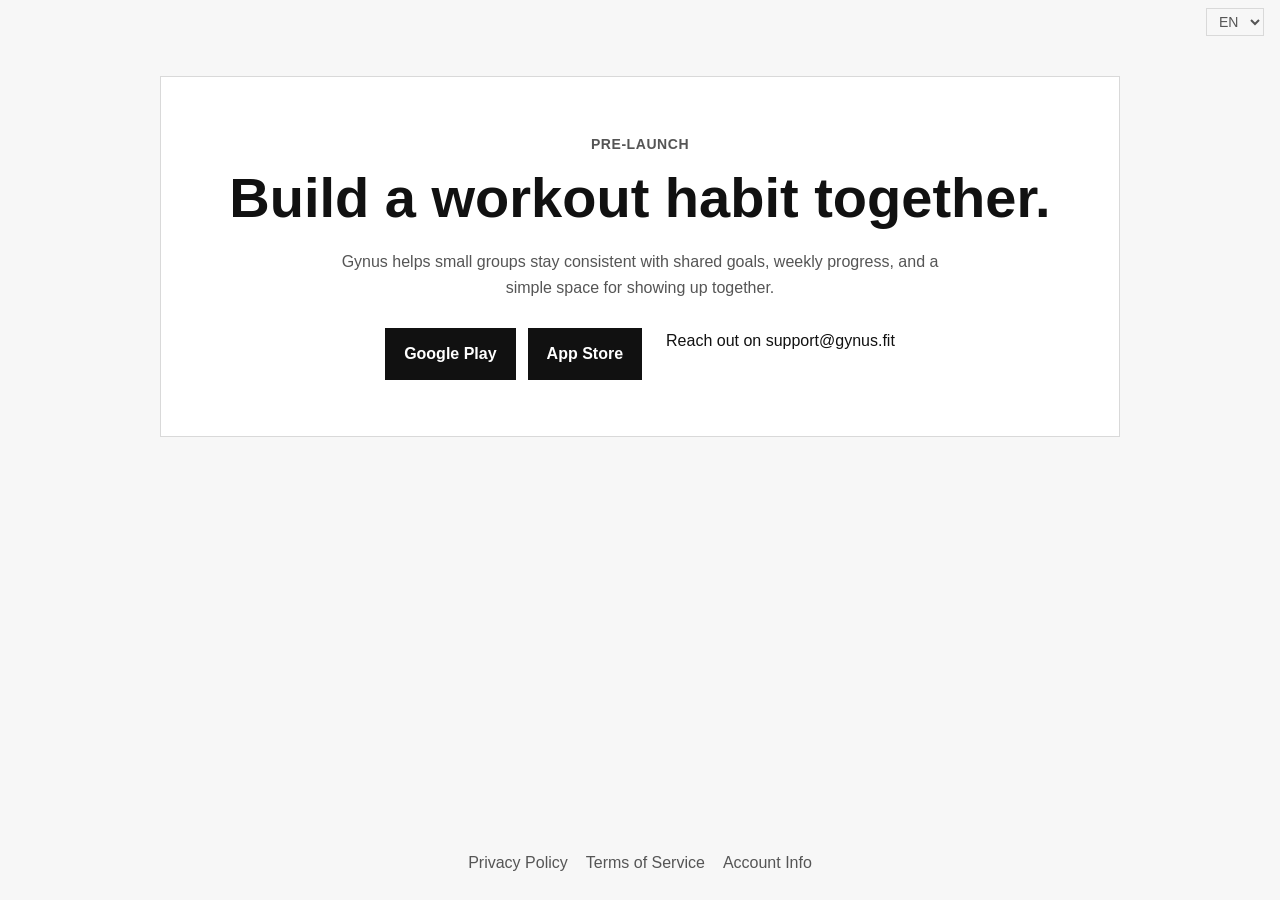
==== index.html @ 386c0a52 "link" ====
<!DOCTYPE html>
<html lang="en">
  <head>
    <meta charset="UTF-8" />
    <meta name="viewport" content="width=device-width, initial-scale=1.0" />
    <title>Gynus | Pre-launch</title>
    <meta
      name="description"
      content="Gynus is a shared workout habit app for groups. The app is launching soon on Google Play and the App Store."
    />
    <link rel="stylesheet" href="./styles.css" />
  </head>
  <body>
    <div class="site">
      <header class="lang-bar">
        <select class="lang-select" id="lang-select" aria-label="Select language">
          <option value="en">EN</option>
          <option value="pt">PT</option>
          <option value="es">ES</option>
        </select>
      </header>

      <main class="page-main">
        <section class="panel hero-panel" aria-labelledby="hero-title">
          <p class="kicker" data-i18n="kicker">Pre-launch</p>
          <h1 id="hero-title" data-i18n="title">Build a workout habit together.</h1>
          <p class="lead" data-i18n="lead">
            Gynus helps small groups stay consistent with shared goals, weekly
            progress, and a simple space for showing up together.
          </p>
          <div class="button-row">
            <a
              class="button button-primary"
              href="https://play.google.com/store/apps/details?id=fit.gynus.app"
              target="_blank"
              rel="noreferrer"
            >
              Google Play
            </a>
            <a
              class="button button-primary"
              href="https://apps.apple.com/es/app/gynus-workout-with-friends/id6764876378"
              target="_blank"
              rel="noreferrer"
            >
              App Store
            </a>
            <br>
            <div data-i18n="support">Reach out on support@gynus.fit</div>
          </div>
        </section>
      </main>

      <footer class="site-footer">
        <nav class="footer-nav" aria-label="Footer">
          <a href="./privacy.html" data-i18n="privacy">Privacy Policy</a>
          <a href="./terms.html" data-i18n="terms">Terms of Service</a>
          <a href="./accountInfo.html" data-i18n="account">Account Info</a>
        </nav>
      </footer>
    </div>

    <script>
      const translations = {
        en: {
          page_title: 'Gynus | Pre-launch',
          meta_desc: 'Gynus is a shared workout habit app for groups. The app is launching soon on Google Play and the App Store.',
          kicker: 'Pre-launch',
          title: 'Build a workout habit together.',
          lead: 'Gynus helps small groups stay consistent with shared goals, weekly progress, and a simple space for showing up together.',
          support: 'Reach out on support@gynus.fit',
          privacy: 'Privacy Policy',
          terms: 'Terms of Service',
          account: 'Account Info',
        },
        pt: {
          page_title: 'Gynus | Pré-lançamento',
          meta_desc: 'Gynus é um app de hábitos de treino compartilhado para grupos. O app será lançado em breve no Google Play e na App Store.',
          kicker: 'Pré-lançamento',
          title: 'Construa um hábito de treino juntos.',
          lead: 'O Gynus ajuda pequenos grupos a se manterem consistentes com metas compartilhadas, progresso semanal e um espaço simples para aparecer juntos.',
          support: 'Entre em contato pelo support@gynus.fit',
          privacy: 'Política de Privacidade',
          terms: 'Termos de Serviço',
          account: 'Informações da Conta',
        },
        es: {
          page_title: 'Gynus | Próximamente',
          meta_desc: 'Gynus es una app de hábitos de entrenamiento compartido para grupos. La app se lanzará pronto en Google Play y la App Store.',
          kicker: 'Próximamente',
          title: 'Construye un hábito de entrenamiento juntos.',
          lead: 'Gynus ayuda a pequeños grupos a mantenerse constantes con metas compartidas, progreso semanal y un espacio simple para aparecer juntos.',
          support: 'Contáctanos en support@gynus.fit',
          privacy: 'Política de Privacidad',
          terms: 'Términos de Servicio',
          account: 'Información de Cuenta',
        },
      };

      function setLanguage(lang) {
        const t = translations[lang];
        if (!t) return;

        document.documentElement.lang = lang === 'pt' ? 'pt-BR' : lang;
        document.title = t.page_title;
        document.querySelector('meta[name="description"]').content = t.meta_desc;

        document.querySelectorAll('[data-i18n]').forEach(function(el) {
          var key = el.dataset.i18n;
          if (t[key] !== undefined) el.textContent = t[key];
        });

        document.getElementById('lang-select').value = lang;
        localStorage.setItem('lang', lang);
      }

      function detectLanguage() {
        var saved = localStorage.getItem('lang');
        if (saved && translations[saved]) return saved;
        var browser = (navigator.language || '').toLowerCase();
        if (browser.startsWith('pt')) return 'pt';
        if (browser.startsWith('es')) return 'es';
        return 'en';
      }

      document.getElementById('lang-select').addEventListener('change', function(e) {
        setLanguage(e.target.value);
      });

      setLanguage(detectLanguage());
    </script>
  </body>
</html>
---- styles.css ----
:root {
  color-scheme: light;
  --background: #f7f7f7;
  --surface: #ffffff;
  --border: #d9d9d9;
  --text: #111111;
  --muted: #555555;
}

* {
  box-sizing: border-box;
}

html,
body {
  min-height: 100%;
}

body {
  margin: 0;
  background: var(--background);
  color: var(--text);
  font-family: -apple-system, BlinkMacSystemFont, "Segoe UI", sans-serif;
  line-height: 1.6;
}

a {
  color: inherit;
}

.site {
  min-height: 100vh;
  display: flex;
  flex-direction: column;
}

.page-main {
  flex: 1;
  width: min(960px, calc(100% - 32px));
  margin: 0 auto;
  padding: 32px 0 24px;
}

.page-main-narrow {
  width: min(800px, calc(100% - 32px));
}

.panel {
  background: var(--surface);
  border: 1px solid var(--border);
  padding: 32px;
}

.hero-panel {
  text-align: center;
  padding: 56px 32px;
}

.kicker {
  margin: 0 0 12px;
  font-size: 0.875rem;
  font-weight: 600;
  color: var(--muted);
  text-transform: uppercase;
  letter-spacing: 0.04em;
}

h1 {
  margin: 0;
  font-size: clamp(2rem, 6vw, 3.5rem);
  line-height: 1.1;
}

h2 {
  margin: 32px 0 12px;
  font-size: 1.35rem;
  line-height: 1.2;
}

h3 {
  margin: 24px 0 12px;
  font-size: 1.05rem;
  line-height: 1.3;
}

p,
li {
  font-size: 1rem;
}

p {
  margin: 0 0 16px;
}

ul {
  margin: 0 0 16px 20px;
  padding: 0;
}

.lead {
  max-width: 640px;
  margin: 20px auto 0;
  color: var(--muted);
}

.meta {
  color: var(--muted);
}

.button-row {
  display: flex;
  justify-content: center;
  gap: 12px;
  flex-wrap: wrap;
  margin-top: 28px;
}

.button {
  display: inline-block;
  padding: 12px 18px;
  border: 1px solid var(--text);
  text-decoration: none;
  font-weight: 600;
}

.button-primary {
  background: var(--text);
  color: #ffffff;
}

.back-link {
  display: inline-block;
  margin-bottom: 16px;
  text-decoration: none;
  color: var(--muted);
}

.back-link:hover,
.footer-nav a:hover,
.footer-nav a[aria-current="page"] {
  text-decoration: underline;
}

.lang-content {
  display: contents;
}

.lang-content[hidden] {
  display: none;
}

.lang-bar {
  display: flex;
  justify-content: flex-end;
  padding: 8px 16px;
}

.lang-select {
  background: transparent;
  border: 1px solid var(--border);
  color: var(--muted);
  padding: 4px 8px;
  font-size: 0.875rem;
  font-family: inherit;
  cursor: pointer;
}

.lang-select:hover {
  border-color: var(--text);
}

.site-footer {
  padding: 0 16px 24px;
}

.footer-nav {
  display: flex;
  justify-content: center;
  gap: 18px;
  flex-wrap: wrap;
}

.footer-nav a {
  color: var(--muted);
  text-decoration: none;
}

@media (max-width: 640px) {
  .page-main,
  .page-main-narrow {
    width: calc(100% - 24px);
    padding-top: 24px;
  }

  .panel,
  .hero-panel {
    padding: 24px 20px;
  }

  .hero-panel {
    text-align: left;
  }

  .lead {
    margin-left: 0;
    margin-right: 0;
  }

  .button-row {
    justify-content: flex-start;
  }

  .button {
    width: 100%;
    text-align: center;
  }
}
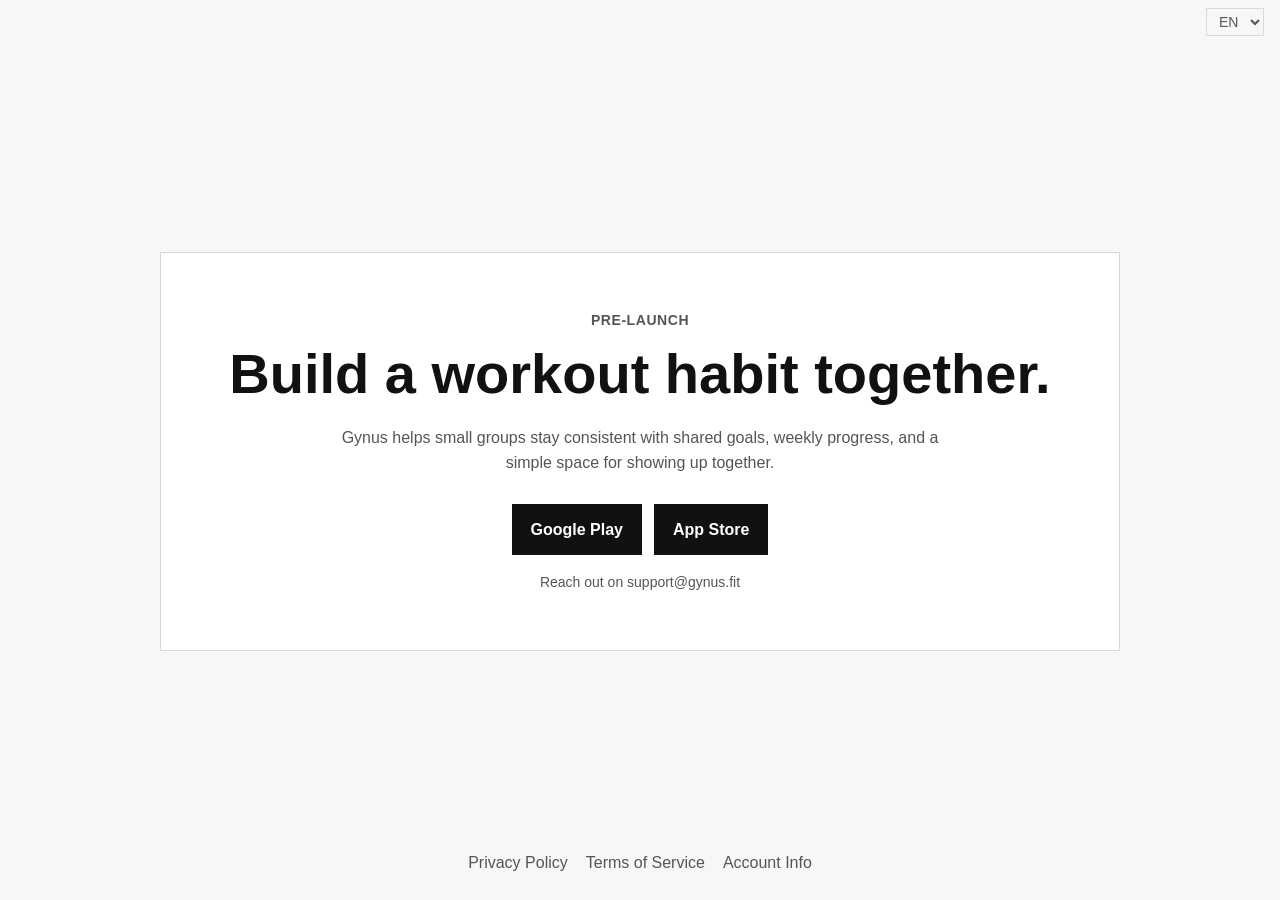
==== commit 48088a9e: "layout" ====
--- a/index.html
+++ b/index.html
@@ -45,9 +45,8 @@
             >
               App Store
             </a>
-            <br>
-            <div data-i18n="support">Reach out on support@gynus.fit</div>
           </div>
+          <a class="support-link" href="mailto:support@gynus.fit" data-i18n="support">Reach out on support@gynus.fit</a>
         </section>
       </main>
 
--- a/styles.css
+++ b/styles.css
@@ -36,6 +36,9 @@
 
 .page-main {
   flex: 1;
+  display: flex;
+  flex-direction: column;
+  justify-content: center;
   width: min(960px, calc(100% - 32px));
   margin: 0 auto;
   padding: 32px 0 24px;
@@ -126,6 +129,19 @@
 .button-primary {
   background: var(--text);
   color: #ffffff;
+}
+
+.support-link {
+  display: block;
+  margin-top: 16px;
+  font-size: 0.875rem;
+  color: var(--muted);
+  text-decoration: none;
+  text-align: center;
+}
+
+.support-link:hover {
+  text-decoration: underline;
 }
 
 .back-link {
@@ -210,6 +226,10 @@
     justify-content: flex-start;
   }
 
+  .support-link {
+    text-align: left;
+  }
+
   .button {
     width: 100%;
     text-align: center;
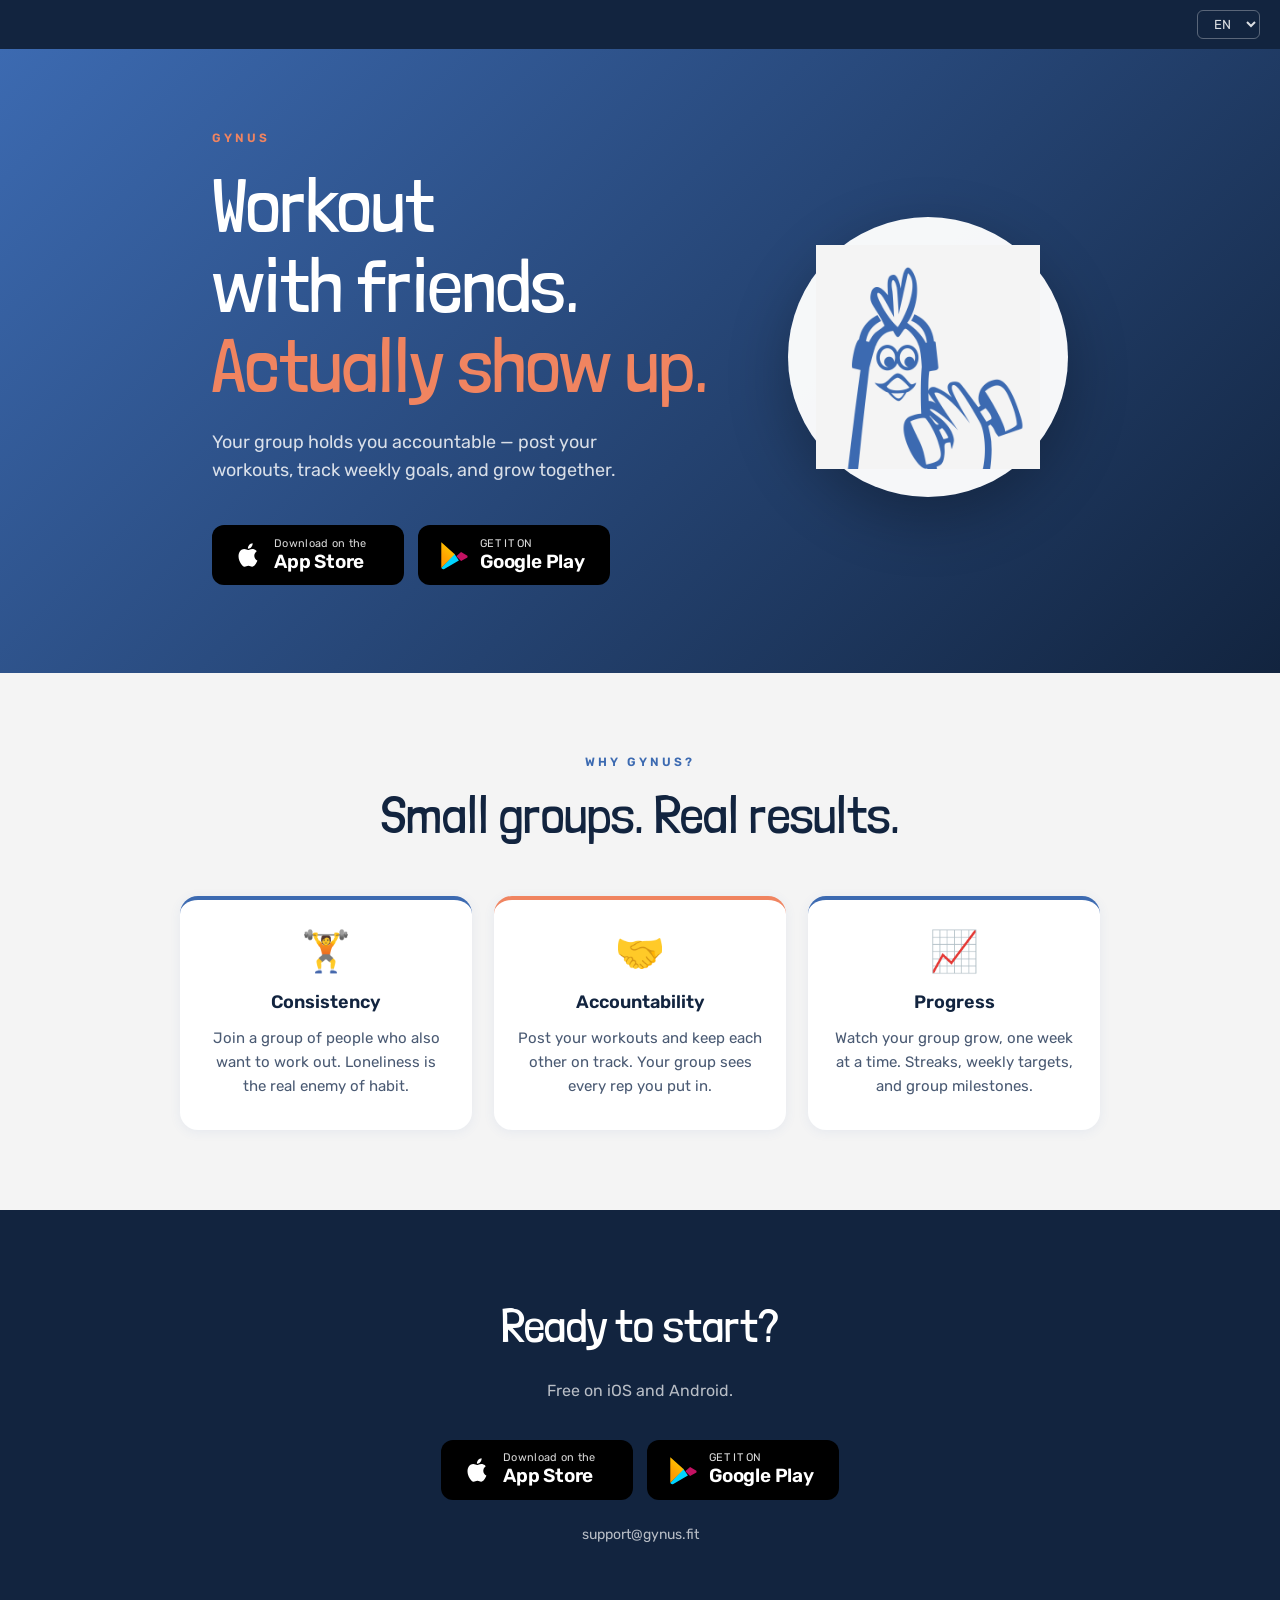
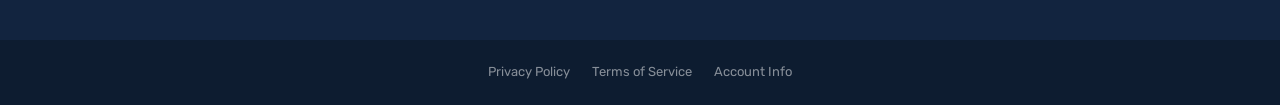
==== commit bbf17464: "Redesign landing page Add full hero with gradient background and mascot, features section with 3 val" ====
--- a/index.html
+++ b/index.html
@@ -3,10 +3,17 @@
   <head>
     <meta charset="UTF-8" />
     <meta name="viewport" content="width=device-width, initial-scale=1.0" />
-    <title>Gynus | Pre-launch</title>
+    <title>Gynus | Workout with friends.</title>
     <meta
       name="description"
-      content="Gynus is a shared workout habit app for groups. The app is launching soon on Google Play and the App Store."
+      content="Gynus is a group workout habit app. Your group holds you accountable — post your workouts, track weekly goals, and grow together."
+    />
+    <link rel="icon" type="image/png" href="./mascot.png" />
+    <link rel="preconnect" href="https://fonts.googleapis.com" />
+    <link rel="preconnect" href="https://fonts.gstatic.com" crossorigin />
+    <link
+      href="https://fonts.googleapis.com/css2?family=Londrina+Solid:wght@300;400&family=Rubik:wght@400;500;600;700&display=swap"
+      rel="stylesheet"
     />
     <link rel="stylesheet" href="./styles.css" />
   </head>
@@ -20,33 +27,167 @@
         </select>
       </header>
 
-      <main class="page-main">
-        <section class="panel hero-panel" aria-labelledby="hero-title">
-          <p class="kicker" data-i18n="kicker">Pre-launch</p>
-          <h1 id="hero-title" data-i18n="title">Build a workout habit together.</h1>
-          <p class="lead" data-i18n="lead">
-            Gynus helps small groups stay consistent with shared goals, weekly
-            progress, and a simple space for showing up together.
-          </p>
-          <div class="button-row">
+      <main class="home-main">
+        <section class="hero" aria-labelledby="hero-title">
+          <div class="hero-content">
+            <p class="hero-eyebrow" data-i18n="kicker">Gynus</p>
+            <h1 class="hero-title" id="hero-title">
+              <span data-i18n="titleLine1">Workout</span><br />
+              <span data-i18n="titleLine2">with friends.</span><br />
+              <span class="hero-title-accent" data-i18n="titleLine3">Actually show up.</span>
+            </h1>
+            <p class="hero-subtitle" data-i18n="lead">
+              Your group holds you accountable — post your workouts, track weekly goals, and grow together.
+            </p>
+            <div class="store-buttons">
+              <a
+                class="store-badge"
+                href="https://apps.apple.com/es/app/gynus-workout-with-friends/id6764876378"
+                target="_blank"
+                rel="noreferrer"
+                aria-label="Download on the App Store"
+              >
+                <svg width="28" height="34" viewBox="0 0 24 24" fill="white" aria-hidden="true">
+                  <path d="M18.71 19.5c-.83 1.24-1.71 2.45-3.05 2.47-1.34.03-1.77-.79-3.29-.79-1.53 0-2 .77-3.27.82-1.31.05-2.3-1.32-3.14-2.53C4.25 17 2.94 12.45 4.7 9.39c.87-1.52 2.43-2.48 4.12-2.51 1.28-.02 2.5.87 3.29.87.78 0 2.26-1.07 3.8-.91.65.03 2.47.26 3.64 1.98-.09.06-2.17 1.28-2.15 3.81.03 3.02 2.65 4.03 2.68 4.04-.03.07-.42 1.44-1.38 2.83M13 3.5c.73-.83 1.94-1.46 2.94-1.5.13 1.17-.34 2.35-1.04 3.19-.69.85-1.83 1.51-2.95 1.42-.15-1.15.41-2.35 1.05-3.11z" />
+                </svg>
+                <span class="store-badge-text">
+                  <span class="store-badge-sub" data-i18n="appStoreSub">Download on the</span>
+                  <span class="store-badge-name">App Store</span>
+                </span>
+              </a>
+              <a
+                class="store-badge"
+                href="https://play.google.com/store/apps/details?id=fit.gynus.app"
+                target="_blank"
+                rel="noreferrer"
+                aria-label="Get it on Google Play"
+              >
+                <svg width="28" height="34" viewBox="0 0 512 512" aria-hidden="true">
+                  <defs>
+                    <linearGradient id="gp-red" x1="119.81" y1="488.94" x2="277.55" y2="331.2" gradientUnits="userSpaceOnUse">
+                      <stop offset="0" stop-color="#ff3a44" />
+                      <stop offset="1" stop-color="#c31162" />
+                    </linearGradient>
+                    <linearGradient id="gp-blue" x1="135.84" y1="-3.18" x2="338.78" y2="199.76" gradientUnits="userSpaceOnUse">
+                      <stop offset="0" stop-color="#00a0ff" />
+                      <stop offset=".26" stop-color="#00a1ff" />
+                      <stop offset=".51" stop-color="#00beff" />
+                      <stop offset=".76" stop-color="#00d2ff" />
+                      <stop offset="1" stop-color="#00d4ff" />
+                    </linearGradient>
+                    <linearGradient id="gp-yellow" x1="421.84" y1="173.65" x2="148.4" y2="447.09" gradientUnits="userSpaceOnUse">
+                      <stop offset="0" stop-color="#ffe000" />
+                      <stop offset=".41" stop-color="#ffbd00" />
+                      <stop offset=".78" stop-color="orange" />
+                      <stop offset="1" stop-color="#ff9c00" />
+                    </linearGradient>
+                  </defs>
+                  <path fill="url(#gp-blue)" d="M261.36 234.6L24.51 487.21l.06.21A36.84 36.84 0 0 0 78.74 510l266.66-153.84-84.04-121.56z" />
+                  <path fill="url(#gp-red)" d="M501 268.41l-.16-.11-115.27-66.79-86.93 77.39 87.24 87.21 114.81-66.21A36.81 36.81 0 0 0 501 268.41z" />
+                  <path fill="url(#gp-yellow)" d="M24.57 24.79A36.06 36.06 0 0 0 23.5 34.32v443.4a35.94 35.94 0 0 0 1.07 9.5L269.49 242.86z" />
+                </svg>
+                <span class="store-badge-text">
+                  <span class="store-badge-sub" data-i18n="playStoreSub">GET IT ON</span>
+                  <span class="store-badge-name">Google Play</span>
+                </span>
+              </a>
+            </div>
+          </div>
+
+          <div class="hero-mascot">
+            <img src="./mascot.png" alt="Gynus" data-i18n-alt="mascotAlt" />
+          </div>
+        </section>
+
+        <section class="features" aria-labelledby="features-title">
+          <p class="features-eyebrow" data-i18n="featuresEyebrow">Why Gynus?</p>
+          <h2 class="features-title" id="features-title" data-i18n="featuresTitle">
+            Small groups. Real results.
+          </h2>
+          <div class="cards-row">
+            <div class="feat-card">
+              <span class="feat-icon" aria-hidden="true">🏋️</span>
+              <p class="feat-title" data-i18n="feat1Title">Consistency</p>
+              <p class="feat-body" data-i18n="feat1Body">
+                Join a group of people who also want to work out. Loneliness is the real enemy of habit.
+              </p>
+            </div>
+            <div class="feat-card">
+              <span class="feat-icon" aria-hidden="true">🤝</span>
+              <p class="feat-title" data-i18n="feat2Title">Accountability</p>
+              <p class="feat-body" data-i18n="feat2Body">
+                Post your workouts and keep each other on track. Your group sees every rep you put in.
+              </p>
+            </div>
+            <div class="feat-card">
+              <span class="feat-icon" aria-hidden="true">📈</span>
+              <p class="feat-title" data-i18n="feat3Title">Progress</p>
+              <p class="feat-body" data-i18n="feat3Body">
+                Watch your group grow, one week at a time. Streaks, weekly targets, and group milestones.
+              </p>
+            </div>
+          </div>
+        </section>
+
+        <section class="cta" aria-labelledby="cta-title">
+          <h2 class="cta-title" id="cta-title" data-i18n="ctaTitle">Ready to start?</h2>
+          <p class="cta-sub" data-i18n="ctaSub">Free on iOS and Android.</p>
+          <div class="store-buttons">
             <a
-              class="button button-primary"
+              class="store-badge"
+              href="https://apps.apple.com/es/app/gynus-workout-with-friends/id6764876378"
+              target="_blank"
+              rel="noreferrer"
+              aria-label="Download on the App Store"
+            >
+              <svg width="28" height="34" viewBox="0 0 24 24" fill="white" aria-hidden="true">
+                <path d="M18.71 19.5c-.83 1.24-1.71 2.45-3.05 2.47-1.34.03-1.77-.79-3.29-.79-1.53 0-2 .77-3.27.82-1.31.05-2.3-1.32-3.14-2.53C4.25 17 2.94 12.45 4.7 9.39c.87-1.52 2.43-2.48 4.12-2.51 1.28-.02 2.5.87 3.29.87.78 0 2.26-1.07 3.8-.91.65.03 2.47.26 3.64 1.98-.09.06-2.17 1.28-2.15 3.81.03 3.02 2.65 4.03 2.68 4.04-.03.07-.42 1.44-1.38 2.83M13 3.5c.73-.83 1.94-1.46 2.94-1.5.13 1.17-.34 2.35-1.04 3.19-.69.85-1.83 1.51-2.95 1.42-.15-1.15.41-2.35 1.05-3.11z" />
+              </svg>
+              <span class="store-badge-text">
+                <span class="store-badge-sub" data-i18n="appStoreSub">Download on the</span>
+                <span class="store-badge-name">App Store</span>
+              </span>
+            </a>
+            <a
+              class="store-badge"
               href="https://play.google.com/store/apps/details?id=fit.gynus.app"
               target="_blank"
               rel="noreferrer"
+              aria-label="Get it on Google Play"
             >
-              Google Play
-            </a>
-            <a
-              class="button button-primary"
-              href="https://apps.apple.com/es/app/gynus-workout-with-friends/id6764876378"
-              target="_blank"
-              rel="noreferrer"
-            >
-              App Store
+              <svg width="28" height="34" viewBox="0 0 512 512" aria-hidden="true">
+                <defs>
+                  <linearGradient id="gp-red-2" x1="119.81" y1="488.94" x2="277.55" y2="331.2" gradientUnits="userSpaceOnUse">
+                    <stop offset="0" stop-color="#ff3a44" />
+                    <stop offset="1" stop-color="#c31162" />
+                  </linearGradient>
+                  <linearGradient id="gp-blue-2" x1="135.84" y1="-3.18" x2="338.78" y2="199.76" gradientUnits="userSpaceOnUse">
+                    <stop offset="0" stop-color="#00a0ff" />
+                    <stop offset=".26" stop-color="#00a1ff" />
+                    <stop offset=".51" stop-color="#00beff" />
+                    <stop offset=".76" stop-color="#00d2ff" />
+                    <stop offset="1" stop-color="#00d4ff" />
+                  </linearGradient>
+                  <linearGradient id="gp-yellow-2" x1="421.84" y1="173.65" x2="148.4" y2="447.09" gradientUnits="userSpaceOnUse">
+                    <stop offset="0" stop-color="#ffe000" />
+                    <stop offset=".41" stop-color="#ffbd00" />
+                    <stop offset=".78" stop-color="orange" />
+                    <stop offset="1" stop-color="#ff9c00" />
+                  </linearGradient>
+                </defs>
+                <path fill="url(#gp-blue-2)" d="M261.36 234.6L24.51 487.21l.06.21A36.84 36.84 0 0 0 78.74 510l266.66-153.84-84.04-121.56z" />
+                <path fill="url(#gp-red-2)" d="M501 268.41l-.16-.11-115.27-66.79-86.93 77.39 87.24 87.21 114.81-66.21A36.81 36.81 0 0 0 501 268.41z" />
+                <path fill="url(#gp-yellow-2)" d="M24.57 24.79A36.06 36.06 0 0 0 23.5 34.32v443.4a35.94 35.94 0 0 0 1.07 9.5L269.49 242.86z" />
+              </svg>
+              <span class="store-badge-text">
+                <span class="store-badge-sub" data-i18n="playStoreSub">GET IT ON</span>
+                <span class="store-badge-name">Google Play</span>
+              </span>
             </a>
           </div>
-          <a class="support-link" href="mailto:support@gynus.fit" data-i18n="support">Reach out on support@gynus.fit</a>
+          <p class="support">
+            <a href="mailto:support@gynus.fit" data-i18n="support">support@gynus.fit</a>
+          </p>
         </section>
       </main>
 
@@ -62,34 +203,79 @@
     <script>
       const translations = {
         en: {
-          page_title: 'Gynus | Pre-launch',
-          meta_desc: 'Gynus is a shared workout habit app for groups. The app is launching soon on Google Play and the App Store.',
-          kicker: 'Pre-launch',
-          title: 'Build a workout habit together.',
-          lead: 'Gynus helps small groups stay consistent with shared goals, weekly progress, and a simple space for showing up together.',
-          support: 'Reach out on support@gynus.fit',
+          page_title: 'Gynus | Workout with friends.',
+          meta_desc: 'Gynus is a group workout habit app. Your group holds you accountable — post your workouts, track weekly goals, and grow together.',
+          kicker: 'Gynus',
+          titleLine1: 'Workout',
+          titleLine2: 'with friends.',
+          titleLine3: 'Actually show up.',
+          lead: 'Your group holds you accountable — post your workouts, track weekly goals, and grow together.',
+          appStoreSub: 'Download on the',
+          playStoreSub: 'GET IT ON',
+          featuresEyebrow: 'Why Gynus?',
+          featuresTitle: 'Small groups. Real results.',
+          feat1Title: 'Consistency',
+          feat1Body: 'Join a group of people who also want to work out. Loneliness is the real enemy of habit.',
+          feat2Title: 'Accountability',
+          feat2Body: 'Post your workouts and keep each other on track. Your group sees every rep you put in.',
+          feat3Title: 'Progress',
+          feat3Body: 'Watch your group grow, one week at a time. Streaks, weekly targets, and group milestones.',
+          ctaTitle: 'Ready to start?',
+          ctaSub: 'Free on iOS and Android.',
+          support: 'support@gynus.fit',
+          mascotAlt: 'Gynus mascot — a chicken lifting a dumbbell',
           privacy: 'Privacy Policy',
           terms: 'Terms of Service',
           account: 'Account Info',
         },
         pt: {
-          page_title: 'Gynus | Pré-lançamento',
-          meta_desc: 'Gynus é um app de hábitos de treino compartilhado para grupos. O app será lançado em breve no Google Play e na App Store.',
-          kicker: 'Pré-lançamento',
-          title: 'Construa um hábito de treino juntos.',
-          lead: 'O Gynus ajuda pequenos grupos a se manterem consistentes com metas compartilhadas, progresso semanal e um espaço simples para aparecer juntos.',
-          support: 'Entre em contato pelo support@gynus.fit',
+          page_title: 'Gynus | Treine com amigos.',
+          meta_desc: 'Gynus é um app de hábito de treino em grupo. Seu grupo te mantém responsável — poste seus treinos, acompanhe metas semanais e cresçam juntos.',
+          kicker: 'Gynus',
+          titleLine1: 'Treine',
+          titleLine2: 'com amigos.',
+          titleLine3: 'Realmente apareça.',
+          lead: 'Seu grupo te mantém responsável — poste seus treinos, acompanhe metas semanais e cresçam juntos.',
+          appStoreSub: 'Baixar na',
+          playStoreSub: 'DISPONÍVEL NO',
+          featuresEyebrow: 'Por que Gynus?',
+          featuresTitle: 'Pequenos grupos. Resultados reais.',
+          feat1Title: 'Consistência',
+          feat1Body: 'Junte-se a um grupo de pessoas que também querem treinar. A solidão é o verdadeiro inimigo do hábito.',
+          feat2Title: 'Responsabilidade',
+          feat2Body: 'Poste seus treinos e mantenham-se firmes. Seu grupo vê cada série que você faz.',
+          feat3Title: 'Progresso',
+          feat3Body: 'Veja seu grupo crescer, uma semana de cada vez. Sequências, metas semanais e conquistas em grupo.',
+          ctaTitle: 'Pronto para começar?',
+          ctaSub: 'Grátis no iOS e Android.',
+          support: 'support@gynus.fit',
+          mascotAlt: 'Mascote do Gynus — um frango levantando um halter',
           privacy: 'Política de Privacidade',
           terms: 'Termos de Serviço',
           account: 'Informações da Conta',
         },
         es: {
-          page_title: 'Gynus | Próximamente',
-          meta_desc: 'Gynus es una app de hábitos de entrenamiento compartido para grupos. La app se lanzará pronto en Google Play y la App Store.',
-          kicker: 'Próximamente',
-          title: 'Construye un hábito de entrenamiento juntos.',
-          lead: 'Gynus ayuda a pequeños grupos a mantenerse constantes con metas compartidas, progreso semanal y un espacio simple para aparecer juntos.',
-          support: 'Contáctanos en support@gynus.fit',
+          page_title: 'Gynus | Entrena con amigos.',
+          meta_desc: 'Gynus es una app de hábito de entrenamiento en grupo. Tu grupo te hace responsable — publica tus entrenamientos, sigue metas semanales y crezcan juntos.',
+          kicker: 'Gynus',
+          titleLine1: 'Entrena',
+          titleLine2: 'con amigos.',
+          titleLine3: 'Realmente preséntate.',
+          lead: 'Tu grupo te hace responsable — publica tus entrenamientos, sigue metas semanales y crezcan juntos.',
+          appStoreSub: 'Descargar en',
+          playStoreSub: 'DISPONIBLE EN',
+          featuresEyebrow: '¿Por qué Gynus?',
+          featuresTitle: 'Grupos pequeños. Resultados reales.',
+          feat1Title: 'Constancia',
+          feat1Body: 'Únete a un grupo de personas que también quieren entrenar. La soledad es el verdadero enemigo del hábito.',
+          feat2Title: 'Responsabilidad',
+          feat2Body: 'Publica tus entrenamientos y manténganse firmes. Tu grupo ve cada repetición que haces.',
+          feat3Title: 'Progreso',
+          feat3Body: 'Mira a tu grupo crecer, una semana a la vez. Rachas, metas semanales y logros de grupo.',
+          ctaTitle: '¿Listo para empezar?',
+          ctaSub: 'Gratis en iOS y Android.',
+          support: 'support@gynus.fit',
+          mascotAlt: 'Mascota de Gynus — un pollo levantando una mancuerna',
           privacy: 'Política de Privacidad',
           terms: 'Términos de Servicio',
           account: 'Información de Cuenta',
@@ -102,27 +288,37 @@
 
         document.documentElement.lang = lang === 'pt' ? 'pt-BR' : lang;
         document.title = t.page_title;
-        document.querySelector('meta[name="description"]').content = t.meta_desc;
-
-        document.querySelectorAll('[data-i18n]').forEach(function(el) {
-          var key = el.dataset.i18n;
+        const metaDesc = document.querySelector('meta[name="description"]');
+        if (metaDesc) metaDesc.content = t.meta_desc;
+
+        document.querySelectorAll('[data-i18n]').forEach(function (el) {
+          const key = el.dataset.i18n;
           if (t[key] !== undefined) el.textContent = t[key];
         });
 
+        document.querySelectorAll('[data-i18n-alt]').forEach(function (el) {
+          const key = el.dataset.i18nAlt;
+          if (t[key] !== undefined) el.alt = t[key];
+        });
+
         document.getElementById('lang-select').value = lang;
-        localStorage.setItem('lang', lang);
+        try {
+          localStorage.setItem('lang', lang);
+        } catch (e) {}
       }
 
       function detectLanguage() {
-        var saved = localStorage.getItem('lang');
-        if (saved && translations[saved]) return saved;
-        var browser = (navigator.language || '').toLowerCase();
+        try {
+          const saved = localStorage.getItem('lang');
+          if (saved && translations[saved]) return saved;
+        } catch (e) {}
+        const browser = (navigator.language || '').toLowerCase();
         if (browser.startsWith('pt')) return 'pt';
         if (browser.startsWith('es')) return 'es';
         return 'en';
       }
 
-      document.getElementById('lang-select').addEventListener('change', function(e) {
+      document.getElementById('lang-select').addEventListener('change', function (e) {
         setLanguage(e.target.value);
       });
 
--- a/styles.css
+++ b/styles.css
@@ -1,10 +1,17 @@
 :root {
   color-scheme: light;
-  --background: #f7f7f7;
+  --bg: #f4f4f4;
   --surface: #ffffff;
   --border: #d9d9d9;
-  --text: #111111;
-  --muted: #555555;
+  --text: #12243f;
+  --text-soft: #4a5a73;
+  --muted: #6b7280;
+  --primary: #3c6ab1;
+  --primary-deep: #12243f;
+  --accent: #f08460;
+  --accent-deep: #ee6a3e;
+  --font-body: "Rubik", -apple-system, BlinkMacSystemFont, "Segoe UI", sans-serif;
+  --font-display: "Londrina Solid", -apple-system, BlinkMacSystemFont, sans-serif;
 }
 
 * {
@@ -18,30 +25,325 @@
 
 body {
   margin: 0;
-  background: var(--background);
-  color: var(--text);
-  font-family: -apple-system, BlinkMacSystemFont, "Segoe UI", sans-serif;
+  background: var(--bg);
+  color: var(--text);
+  font-family: var(--font-body);
   line-height: 1.6;
+  -webkit-font-smoothing: antialiased;
+  -moz-osx-font-smoothing: grayscale;
 }
 
 a {
   color: inherit;
 }
 
+img {
+  max-width: 100%;
+  display: block;
+}
+
+/* ─── Shared site primitives ─── */
+
 .site {
   min-height: 100vh;
   display: flex;
   flex-direction: column;
 }
 
+.lang-bar {
+  display: flex;
+  justify-content: flex-end;
+  padding: 10px 20px;
+  background: var(--primary-deep);
+}
+
+.lang-select {
+  background: transparent;
+  border: 1px solid rgba(255, 255, 255, 0.3);
+  color: rgba(255, 255, 255, 0.85);
+  padding: 5px 12px;
+  font-size: 13px;
+  font-family: inherit;
+  border-radius: 6px;
+  cursor: pointer;
+}
+
+.lang-select:hover {
+  border-color: rgba(255, 255, 255, 0.6);
+}
+
+.lang-content {
+  display: contents;
+}
+
+.lang-content[hidden] {
+  display: none;
+}
+
+.site-footer {
+  background: #0d1c30;
+  padding: 22px 24px;
+  text-align: center;
+}
+
+.footer-nav {
+  display: flex;
+  justify-content: center;
+  gap: 22px;
+  flex-wrap: wrap;
+}
+
+.footer-nav a {
+  color: rgba(255, 255, 255, 0.5);
+  text-decoration: none;
+  font-size: 13px;
+}
+
+.footer-nav a:hover,
+.footer-nav a[aria-current="page"] {
+  color: rgba(255, 255, 255, 0.9);
+  text-decoration: underline;
+}
+
+/* ─── Home page (index.html) ─── */
+
+.home-main {
+  flex: 1;
+  display: flex;
+  flex-direction: column;
+}
+
+.hero {
+  background: linear-gradient(135deg, var(--primary) 0%, var(--primary-deep) 100%);
+  padding: 80px 24px 88px;
+  display: flex;
+  align-items: center;
+  justify-content: center;
+  gap: 56px;
+  min-height: 480px;
+}
+
+.hero-content {
+  max-width: 520px;
+  flex: 1;
+}
+
+.hero-eyebrow {
+  font-size: 12px;
+  letter-spacing: 3px;
+  color: var(--accent);
+  text-transform: uppercase;
+  font-weight: 600;
+  margin: 0 0 18px;
+}
+
+.hero-title {
+  font-family: var(--font-display);
+  font-weight: 300;
+  font-size: clamp(48px, 7vw, 76px);
+  line-height: 1.05;
+  color: #ffffff;
+  margin: 0 0 22px;
+}
+
+.hero-title-accent {
+  color: var(--accent);
+}
+
+.hero-subtitle {
+  font-size: 18px;
+  color: rgba(255, 255, 255, 0.82);
+  line-height: 1.6;
+  margin: 0 0 40px;
+  max-width: 440px;
+}
+
+.hero-mascot {
+  flex-shrink: 0;
+  width: 280px;
+  background: rgba(255, 255, 255, 0.96);
+  border-radius: 50%;
+  padding: 28px;
+  box-shadow: 0 20px 60px rgba(0, 0, 0, 0.28);
+  aspect-ratio: 1;
+  display: flex;
+  align-items: center;
+  justify-content: center;
+}
+
+.hero-mascot img {
+  width: 100%;
+  height: 100%;
+  object-fit: contain;
+}
+
+.store-buttons {
+  display: flex;
+  gap: 14px;
+  flex-wrap: wrap;
+  align-items: center;
+}
+
+.store-badge {
+  display: inline-flex;
+  align-items: center;
+  gap: 12px;
+  background: #000;
+  color: #fff;
+  padding: 12px 22px;
+  border-radius: 12px;
+  text-decoration: none;
+  height: 60px;
+  min-width: 192px;
+  transition: transform 0.15s ease, box-shadow 0.15s ease;
+}
+
+.store-badge:hover {
+  transform: translateY(-2px);
+  box-shadow: 0 8px 20px rgba(0, 0, 0, 0.3);
+}
+
+.store-badge svg {
+  flex-shrink: 0;
+}
+
+.store-badge-text {
+  display: flex;
+  flex-direction: column;
+  line-height: 1.1;
+  text-align: left;
+}
+
+.store-badge-sub {
+  font-size: 11px;
+  opacity: 0.85;
+  letter-spacing: 0.3px;
+  margin-bottom: 2px;
+}
+
+.store-badge-name {
+  font-size: 19px;
+  font-weight: 600;
+  letter-spacing: -0.2px;
+}
+
+.features {
+  background: var(--bg);
+  padding: 80px 24px;
+  text-align: center;
+}
+
+.features-eyebrow {
+  font-size: 12px;
+  letter-spacing: 3px;
+  color: var(--primary);
+  text-transform: uppercase;
+  font-weight: 600;
+  margin: 0 0 14px;
+}
+
+.features-title {
+  font-family: var(--font-display);
+  font-weight: 300;
+  font-size: clamp(36px, 5vw, 52px);
+  color: var(--text);
+  margin: 0 0 52px;
+  line-height: 1.1;
+}
+
+.cards-row {
+  display: flex;
+  gap: 22px;
+  justify-content: center;
+  max-width: 920px;
+  margin: 0 auto;
+}
+
+.feat-card {
+  background: var(--surface);
+  border-radius: 18px;
+  padding: 32px 24px;
+  flex: 1;
+  text-align: center;
+  border-top: 4px solid var(--primary);
+  min-width: 0;
+  box-shadow: 0 2px 12px rgba(60, 106, 177, 0.08);
+}
+
+.feat-card:nth-child(2) {
+  border-top-color: var(--accent);
+}
+
+.feat-icon {
+  font-size: 40px;
+  margin-bottom: 16px;
+  display: block;
+  line-height: 1;
+}
+
+.feat-title {
+  font-weight: 600;
+  font-size: 18px;
+  color: var(--text);
+  margin: 0 0 10px;
+}
+
+.feat-body {
+  font-size: 15px;
+  color: var(--text-soft);
+  line-height: 1.6;
+  margin: 0;
+}
+
+.cta {
+  background: var(--primary-deep);
+  padding: 80px 24px;
+  text-align: center;
+}
+
+.cta-title {
+  font-family: var(--font-display);
+  font-weight: 300;
+  font-size: clamp(32px, 4.5vw, 46px);
+  color: #fff;
+  margin: 0 0 14px;
+}
+
+.cta-sub {
+  font-size: 16px;
+  color: rgba(255, 255, 255, 0.7);
+  margin: 0 0 36px;
+}
+
+.cta .store-buttons {
+  justify-content: center;
+}
+
+.support {
+  margin-top: 24px;
+  font-size: 14px;
+  color: rgba(255, 255, 255, 0.5);
+}
+
+.support a {
+  color: rgba(255, 255, 255, 0.7);
+  text-decoration: none;
+}
+
+.support a:hover {
+  color: #fff;
+  text-decoration: underline;
+}
+
+/* ─── Legal pages (privacy.html, terms.html, accountInfo.html) ─── */
+
 .page-main {
   flex: 1;
   display: flex;
   flex-direction: column;
-  justify-content: center;
   width: min(960px, calc(100% - 32px));
   margin: 0 auto;
-  padding: 32px 0 24px;
+  padding: 32px 0 32px;
 }
 
 .page-main-narrow {
@@ -51,187 +353,127 @@
 .panel {
   background: var(--surface);
   border: 1px solid var(--border);
+  border-radius: 12px;
   padding: 32px;
 }
 
-.hero-panel {
-  text-align: center;
-  padding: 56px 32px;
-}
-
-.kicker {
+.legal-panel h1 {
+  font-family: var(--font-display);
+  font-weight: 300;
+  font-size: clamp(2rem, 5vw, 3rem);
+  line-height: 1.1;
   margin: 0 0 12px;
-  font-size: 0.875rem;
-  font-weight: 600;
-  color: var(--muted);
-  text-transform: uppercase;
-  letter-spacing: 0.04em;
-}
-
-h1 {
-  margin: 0;
-  font-size: clamp(2rem, 6vw, 3.5rem);
-  line-height: 1.1;
-}
-
-h2 {
+  color: var(--text);
+}
+
+.legal-panel h2 {
   margin: 32px 0 12px;
   font-size: 1.35rem;
   line-height: 1.2;
-}
-
-h3 {
+  color: var(--text);
+}
+
+.legal-panel h3 {
   margin: 24px 0 12px;
   font-size: 1.05rem;
   line-height: 1.3;
-}
-
-p,
-li {
+  color: var(--text);
+}
+
+.legal-panel p,
+.legal-panel li {
   font-size: 1rem;
 }
 
-p {
+.legal-panel p {
   margin: 0 0 16px;
 }
 
-ul {
+.legal-panel ul {
   margin: 0 0 16px 20px;
   padding: 0;
 }
 
-.lead {
-  max-width: 640px;
-  margin: 20px auto 0;
-  color: var(--muted);
-}
-
 .meta {
   color: var(--muted);
-}
-
-.button-row {
-  display: flex;
-  justify-content: center;
-  gap: 12px;
-  flex-wrap: wrap;
-  margin-top: 28px;
-}
+  margin-top: 0;
+}
+
+.back-link {
+  display: inline-block;
+  margin-bottom: 16px;
+  text-decoration: none;
+  color: var(--primary);
+  font-weight: 500;
+}
+
+.back-link:hover {
+  text-decoration: underline;
+}
+
+/* ─── Buttons used by accountInfo.html ─── */
 
 .button {
   display: inline-block;
   padding: 12px 18px;
   border: 1px solid var(--text);
+  border-radius: 10px;
   text-decoration: none;
   font-weight: 600;
+  margin-top: 8px;
 }
 
 .button-primary {
-  background: var(--text);
-  color: #ffffff;
-}
-
-.support-link {
-  display: block;
-  margin-top: 16px;
-  font-size: 0.875rem;
-  color: var(--muted);
-  text-decoration: none;
-  text-align: center;
-}
-
-.support-link:hover {
-  text-decoration: underline;
-}
-
-.back-link {
-  display: inline-block;
-  margin-bottom: 16px;
-  text-decoration: none;
-  color: var(--muted);
-}
-
-.back-link:hover,
-.footer-nav a:hover,
-.footer-nav a[aria-current="page"] {
-  text-decoration: underline;
-}
-
-.lang-content {
-  display: contents;
-}
-
-.lang-content[hidden] {
-  display: none;
-}
-
-.lang-bar {
-  display: flex;
-  justify-content: flex-end;
-  padding: 8px 16px;
-}
-
-.lang-select {
-  background: transparent;
-  border: 1px solid var(--border);
-  color: var(--muted);
-  padding: 4px 8px;
-  font-size: 0.875rem;
-  font-family: inherit;
-  cursor: pointer;
-}
-
-.lang-select:hover {
-  border-color: var(--text);
-}
-
-.site-footer {
-  padding: 0 16px 24px;
-}
-
-.footer-nav {
-  display: flex;
-  justify-content: center;
-  gap: 18px;
-  flex-wrap: wrap;
-}
-
-.footer-nav a {
-  color: var(--muted);
-  text-decoration: none;
-}
-
-@media (max-width: 640px) {
-  .page-main,
-  .page-main-narrow {
-    width: calc(100% - 24px);
-    padding-top: 24px;
-  }
-
-  .panel,
-  .hero-panel {
-    padding: 24px 20px;
-  }
-
-  .hero-panel {
-    text-align: left;
-  }
-
-  .lead {
-    margin-left: 0;
-    margin-right: 0;
-  }
-
-  .button-row {
-    justify-content: flex-start;
-  }
-
-  .support-link {
-    text-align: left;
-  }
-
-  .button {
+  background: var(--accent-deep);
+  color: #fff;
+  border-color: var(--accent-deep);
+}
+
+.button-primary:hover {
+  background: var(--accent);
+  border-color: var(--accent);
+}
+
+/* ─── Responsive ─── */
+
+@media (max-width: 760px) {
+  .hero {
+    flex-direction: column;
+    text-align: center;
+    padding: 48px 20px 56px;
+    gap: 32px;
+  }
+
+  .hero-subtitle {
+    max-width: 100%;
+    margin-left: auto;
+    margin-right: auto;
+  }
+
+  .store-buttons {
+    justify-content: center;
+  }
+
+  .hero-mascot {
+    width: 200px;
+    order: -1;
+    padding: 22px;
+  }
+
+  .cards-row {
+    flex-direction: column;
+    max-width: 380px;
+  }
+
+  .features,
+  .cta {
+    padding: 56px 20px;
+  }
+}
+
+@media (max-width: 480px) {
+  .store-badge {
     width: 100%;
-    text-align: center;
-  }
-}
+    justify-content: center;
+  }
+}
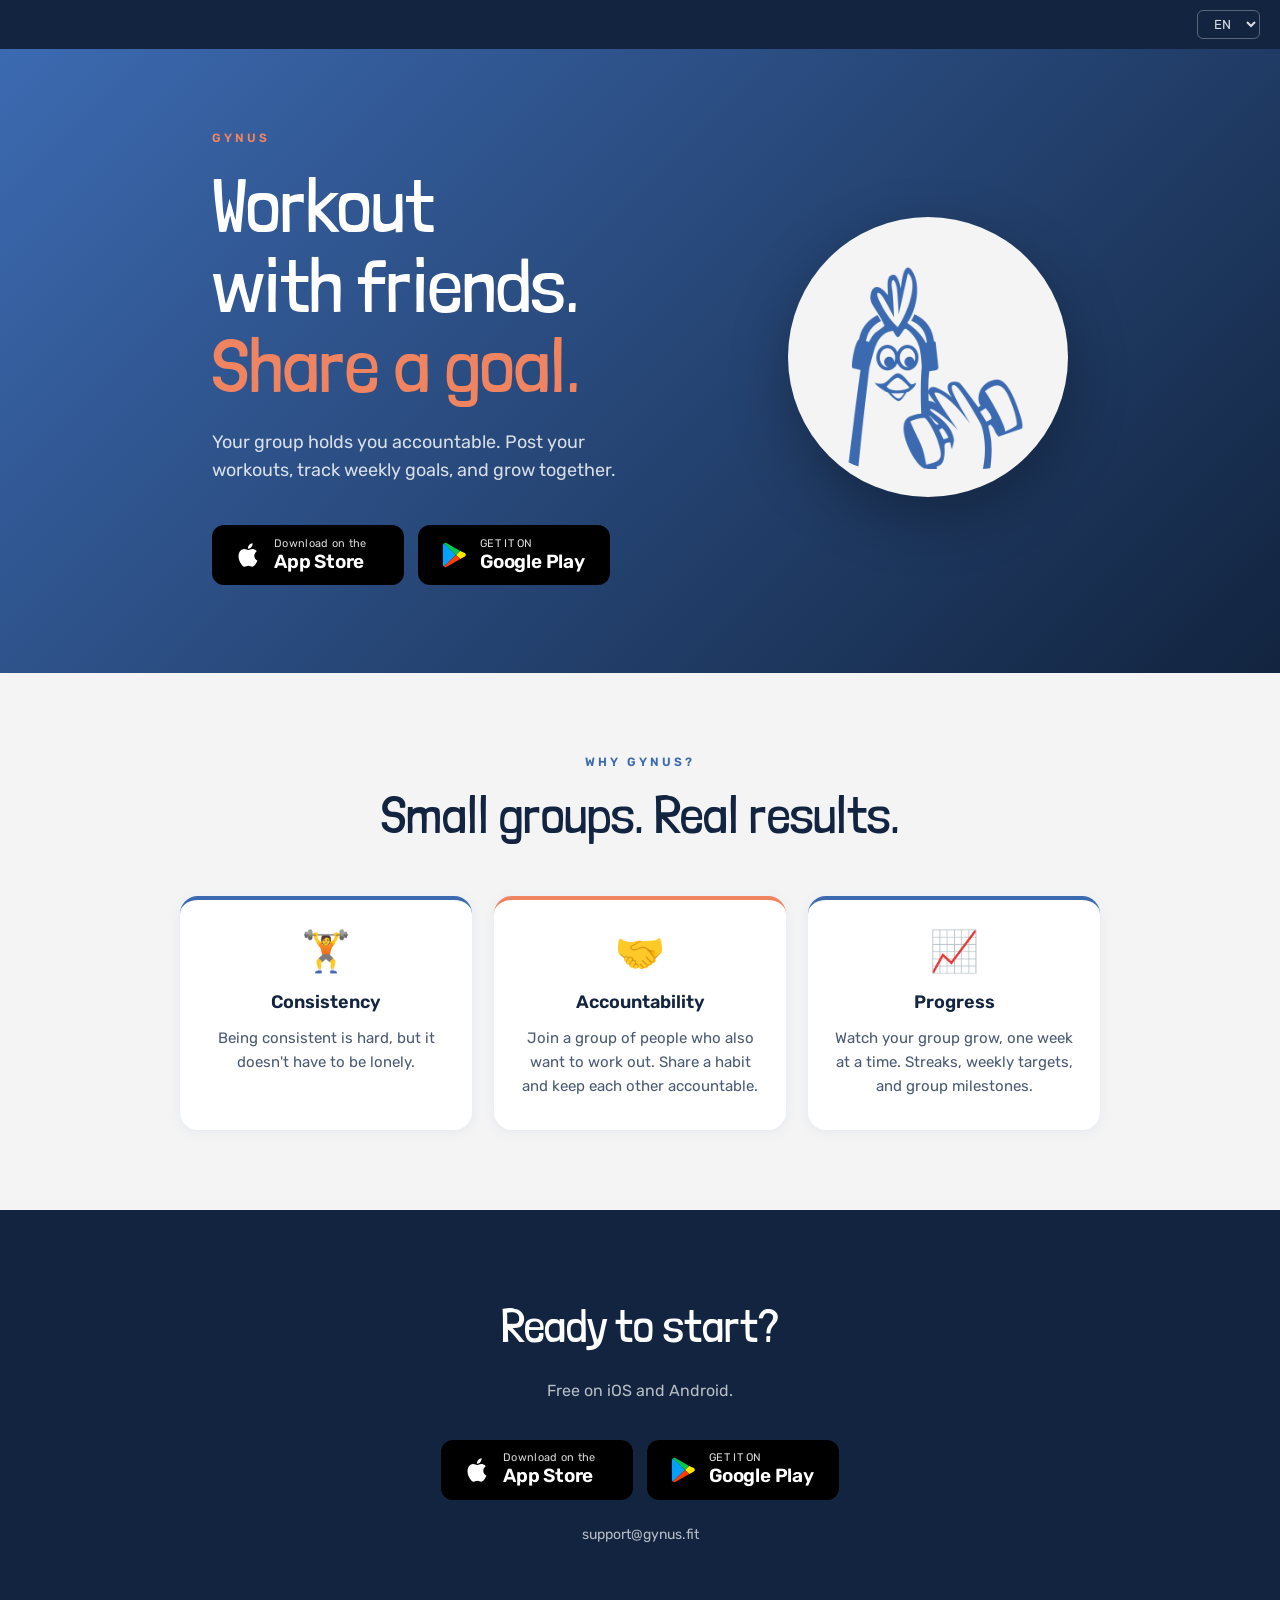
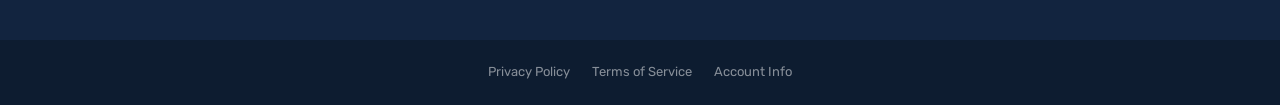
==== commit b1a6d258: "Fixes" ====
--- a/index.html
+++ b/index.html
@@ -3,7 +3,7 @@
   <head>
     <meta charset="UTF-8" />
     <meta name="viewport" content="width=device-width, initial-scale=1.0" />
-    <title>Gynus | Workout with friends.</title>
+    <title>Gynus: Gym & Workout Groups</title>
     <meta
       name="description"
       content="Gynus is a group workout habit app. Your group holds you accountable — post your workouts, track weekly goals, and grow together."
@@ -34,10 +34,10 @@
             <h1 class="hero-title" id="hero-title">
               <span data-i18n="titleLine1">Workout</span><br />
               <span data-i18n="titleLine2">with friends.</span><br />
-              <span class="hero-title-accent" data-i18n="titleLine3">Actually show up.</span>
+              <span class="hero-title-accent" data-i18n="titleLine3">Share a goal.</span>
             </h1>
             <p class="hero-subtitle" data-i18n="lead">
-              Your group holds you accountable — post your workouts, track weekly goals, and grow together.
+              Your group holds you accountable. Post your workouts, track weekly goals, and grow together.
             </p>
             <div class="store-buttons">
               <a
@@ -62,29 +62,11 @@
                 rel="noreferrer"
                 aria-label="Get it on Google Play"
               >
-                <svg width="28" height="34" viewBox="0 0 512 512" aria-hidden="true">
-                  <defs>
-                    <linearGradient id="gp-red" x1="119.81" y1="488.94" x2="277.55" y2="331.2" gradientUnits="userSpaceOnUse">
-                      <stop offset="0" stop-color="#ff3a44" />
-                      <stop offset="1" stop-color="#c31162" />
-                    </linearGradient>
-                    <linearGradient id="gp-blue" x1="135.84" y1="-3.18" x2="338.78" y2="199.76" gradientUnits="userSpaceOnUse">
-                      <stop offset="0" stop-color="#00a0ff" />
-                      <stop offset=".26" stop-color="#00a1ff" />
-                      <stop offset=".51" stop-color="#00beff" />
-                      <stop offset=".76" stop-color="#00d2ff" />
-                      <stop offset="1" stop-color="#00d4ff" />
-                    </linearGradient>
-                    <linearGradient id="gp-yellow" x1="421.84" y1="173.65" x2="148.4" y2="447.09" gradientUnits="userSpaceOnUse">
-                      <stop offset="0" stop-color="#ffe000" />
-                      <stop offset=".41" stop-color="#ffbd00" />
-                      <stop offset=".78" stop-color="orange" />
-                      <stop offset="1" stop-color="#ff9c00" />
-                    </linearGradient>
-                  </defs>
-                  <path fill="url(#gp-blue)" d="M261.36 234.6L24.51 487.21l.06.21A36.84 36.84 0 0 0 78.74 510l266.66-153.84-84.04-121.56z" />
-                  <path fill="url(#gp-red)" d="M501 268.41l-.16-.11-115.27-66.79-86.93 77.39 87.24 87.21 114.81-66.21A36.81 36.81 0 0 0 501 268.41z" />
-                  <path fill="url(#gp-yellow)" d="M24.57 24.79A36.06 36.06 0 0 0 23.5 34.32v443.4a35.94 35.94 0 0 0 1.07 9.5L269.49 242.86z" />
+                <svg width="28" height="34" viewBox="0 0 48 48" aria-hidden="true">
+                  <path fill="#00A0FF" d="M6.7 4.2A3.1 3.1 0 0 0 5 7v34a3.1 3.1 0 0 0 1.7 2.8L27.5 24 6.7 4.2z" />
+                  <path fill="#00C853" d="m27.5 24 7.2-6.9L10.8 3.5a3.2 3.2 0 0 0-4.1.7L27.5 24z" />
+                  <path fill="#FFEA00" d="m34.7 17.1-7.2 6.9 7.2 6.9 7.9-4.5c2.2-1.3 2.2-4.5 0-5.8l-7.9-3.5z" />
+                  <path fill="#FF3D00" d="M6.7 43.8a3.2 3.2 0 0 0 4.1.7l23.9-13.6-7.2-6.9L6.7 43.8z" />
                 </svg>
                 <span class="store-badge-text">
                   <span class="store-badge-sub" data-i18n="playStoreSub">GET IT ON</span>
@@ -109,14 +91,14 @@
               <span class="feat-icon" aria-hidden="true">🏋️</span>
               <p class="feat-title" data-i18n="feat1Title">Consistency</p>
               <p class="feat-body" data-i18n="feat1Body">
-                Join a group of people who also want to work out. Loneliness is the real enemy of habit.
+                Being consistent is hard, but it doesn't have to be lonely.
               </p>
             </div>
             <div class="feat-card">
               <span class="feat-icon" aria-hidden="true">🤝</span>
               <p class="feat-title" data-i18n="feat2Title">Accountability</p>
               <p class="feat-body" data-i18n="feat2Body">
-                Post your workouts and keep each other on track. Your group sees every rep you put in.
+                Join a group of people who also want to work out. Share a habit and keep each other accountable.
               </p>
             </div>
             <div class="feat-card">
@@ -155,29 +137,11 @@
               rel="noreferrer"
               aria-label="Get it on Google Play"
             >
-              <svg width="28" height="34" viewBox="0 0 512 512" aria-hidden="true">
-                <defs>
-                  <linearGradient id="gp-red-2" x1="119.81" y1="488.94" x2="277.55" y2="331.2" gradientUnits="userSpaceOnUse">
-                    <stop offset="0" stop-color="#ff3a44" />
-                    <stop offset="1" stop-color="#c31162" />
-                  </linearGradient>
-                  <linearGradient id="gp-blue-2" x1="135.84" y1="-3.18" x2="338.78" y2="199.76" gradientUnits="userSpaceOnUse">
-                    <stop offset="0" stop-color="#00a0ff" />
-                    <stop offset=".26" stop-color="#00a1ff" />
-                    <stop offset=".51" stop-color="#00beff" />
-                    <stop offset=".76" stop-color="#00d2ff" />
-                    <stop offset="1" stop-color="#00d4ff" />
-                  </linearGradient>
-                  <linearGradient id="gp-yellow-2" x1="421.84" y1="173.65" x2="148.4" y2="447.09" gradientUnits="userSpaceOnUse">
-                    <stop offset="0" stop-color="#ffe000" />
-                    <stop offset=".41" stop-color="#ffbd00" />
-                    <stop offset=".78" stop-color="orange" />
-                    <stop offset="1" stop-color="#ff9c00" />
-                  </linearGradient>
-                </defs>
-                <path fill="url(#gp-blue-2)" d="M261.36 234.6L24.51 487.21l.06.21A36.84 36.84 0 0 0 78.74 510l266.66-153.84-84.04-121.56z" />
-                <path fill="url(#gp-red-2)" d="M501 268.41l-.16-.11-115.27-66.79-86.93 77.39 87.24 87.21 114.81-66.21A36.81 36.81 0 0 0 501 268.41z" />
-                <path fill="url(#gp-yellow-2)" d="M24.57 24.79A36.06 36.06 0 0 0 23.5 34.32v443.4a35.94 35.94 0 0 0 1.07 9.5L269.49 242.86z" />
+              <svg width="28" height="34" viewBox="0 0 48 48" aria-hidden="true">
+                <path fill="#00A0FF" d="M6.7 4.2A3.1 3.1 0 0 0 5 7v34a3.1 3.1 0 0 0 1.7 2.8L27.5 24 6.7 4.2z" />
+                <path fill="#00C853" d="m27.5 24 7.2-6.9L10.8 3.5a3.2 3.2 0 0 0-4.1.7L27.5 24z" />
+                <path fill="#FFEA00" d="m34.7 17.1-7.2 6.9 7.2 6.9 7.9-4.5c2.2-1.3 2.2-4.5 0-5.8l-7.9-3.5z" />
+                <path fill="#FF3D00" d="M6.7 43.8a3.2 3.2 0 0 0 4.1.7l23.9-13.6-7.2-6.9L6.7 43.8z" />
               </svg>
               <span class="store-badge-text">
                 <span class="store-badge-sub" data-i18n="playStoreSub">GET IT ON</span>
@@ -203,21 +167,21 @@
     <script>
       const translations = {
         en: {
-          page_title: 'Gynus | Workout with friends.',
+          page_title: 'Gynus: Gym & Workout Groups',
           meta_desc: 'Gynus is a group workout habit app. Your group holds you accountable — post your workouts, track weekly goals, and grow together.',
           kicker: 'Gynus',
           titleLine1: 'Workout',
           titleLine2: 'with friends.',
-          titleLine3: 'Actually show up.',
-          lead: 'Your group holds you accountable — post your workouts, track weekly goals, and grow together.',
+          titleLine3: 'Share a goal.',
+          lead: 'Your group holds you accountable. Post your workouts, track weekly goals, and grow together.',
           appStoreSub: 'Download on the',
           playStoreSub: 'GET IT ON',
           featuresEyebrow: 'Why Gynus?',
           featuresTitle: 'Small groups. Real results.',
           feat1Title: 'Consistency',
-          feat1Body: 'Join a group of people who also want to work out. Loneliness is the real enemy of habit.',
+          feat1Body: "Being consistent is hard, but it doesn't have to be lonely.",
           feat2Title: 'Accountability',
-          feat2Body: 'Post your workouts and keep each other on track. Your group sees every rep you put in.',
+          feat2Body: 'Join a group of people who also want to work out. Share a habit and keep each other accountable.',
           feat3Title: 'Progress',
           feat3Body: 'Watch your group grow, one week at a time. Streaks, weekly targets, and group milestones.',
           ctaTitle: 'Ready to start?',
@@ -229,21 +193,21 @@
           account: 'Account Info',
         },
         pt: {
-          page_title: 'Gynus | Treine com amigos.',
+          page_title: 'Gynus: Academia e Grupos de Treino',
           meta_desc: 'Gynus é um app de hábito de treino em grupo. Seu grupo te mantém responsável — poste seus treinos, acompanhe metas semanais e cresçam juntos.',
           kicker: 'Gynus',
           titleLine1: 'Treine',
           titleLine2: 'com amigos.',
-          titleLine3: 'Realmente apareça.',
-          lead: 'Seu grupo te mantém responsável — poste seus treinos, acompanhe metas semanais e cresçam juntos.',
+          titleLine3: 'Compartilhe uma meta.',
+          lead: 'Seu grupo te mantém responsável. Poste seus treinos, acompanhe metas semanais e cresçam juntos.',
           appStoreSub: 'Baixar na',
           playStoreSub: 'DISPONÍVEL NO',
           featuresEyebrow: 'Por que Gynus?',
           featuresTitle: 'Pequenos grupos. Resultados reais.',
           feat1Title: 'Consistência',
-          feat1Body: 'Junte-se a um grupo de pessoas que também querem treinar. A solidão é o verdadeiro inimigo do hábito.',
+          feat1Body: 'Ser consistente é difícil, mas não precisa ser solitário.',
           feat2Title: 'Responsabilidade',
-          feat2Body: 'Poste seus treinos e mantenham-se firmes. Seu grupo vê cada série que você faz.',
+          feat2Body: 'Junte-se a um grupo de pessoas que também querem treinar. Compartilhem um hábito e mantenham-se responsáveis.',
           feat3Title: 'Progresso',
           feat3Body: 'Veja seu grupo crescer, uma semana de cada vez. Sequências, metas semanais e conquistas em grupo.',
           ctaTitle: 'Pronto para começar?',
@@ -255,21 +219,21 @@
           account: 'Informações da Conta',
         },
         es: {
-          page_title: 'Gynus | Entrena con amigos.',
+          page_title: 'Gynus: Gimnasio y Grupos de Entrenamiento',
           meta_desc: 'Gynus es una app de hábito de entrenamiento en grupo. Tu grupo te hace responsable — publica tus entrenamientos, sigue metas semanales y crezcan juntos.',
           kicker: 'Gynus',
           titleLine1: 'Entrena',
           titleLine2: 'con amigos.',
-          titleLine3: 'Realmente preséntate.',
-          lead: 'Tu grupo te hace responsable — publica tus entrenamientos, sigue metas semanales y crezcan juntos.',
+          titleLine3: 'Compartan una meta.',
+          lead: 'Tu grupo te hace responsable. Publica tus entrenamientos, sigue metas semanales y crezcan juntos.',
           appStoreSub: 'Descargar en',
           playStoreSub: 'DISPONIBLE EN',
           featuresEyebrow: '¿Por qué Gynus?',
           featuresTitle: 'Grupos pequeños. Resultados reales.',
           feat1Title: 'Constancia',
-          feat1Body: 'Únete a un grupo de personas que también quieren entrenar. La soledad es el verdadero enemigo del hábito.',
+          feat1Body: 'Ser constante es difícil, pero no tiene que ser en soledad.',
           feat2Title: 'Responsabilidad',
-          feat2Body: 'Publica tus entrenamientos y manténganse firmes. Tu grupo ve cada repetición que haces.',
+          feat2Body: 'Únete a un grupo de personas que también quieren entrenar. Compartan un hábito y manténganse responsables.',
           feat3Title: 'Progreso',
           feat3Body: 'Mira a tu grupo crecer, una semana a la vez. Rachas, metas semanales y logros de grupo.',
           ctaTitle: '¿Listo para empezar?',
--- a/styles.css
+++ b/styles.css
@@ -40,6 +40,7 @@
 img {
   max-width: 100%;
   display: block;
+  border-radius: 60px;
 }
 
 /* ─── Shared site primitives ─── */
@@ -161,7 +162,7 @@
 .hero-mascot {
   flex-shrink: 0;
   width: 280px;
-  background: rgba(255, 255, 255, 0.96);
+  background: #F4F4F4;
   border-radius: 50%;
   padding: 28px;
   box-shadow: 0 20px 60px rgba(0, 0, 0, 0.28);
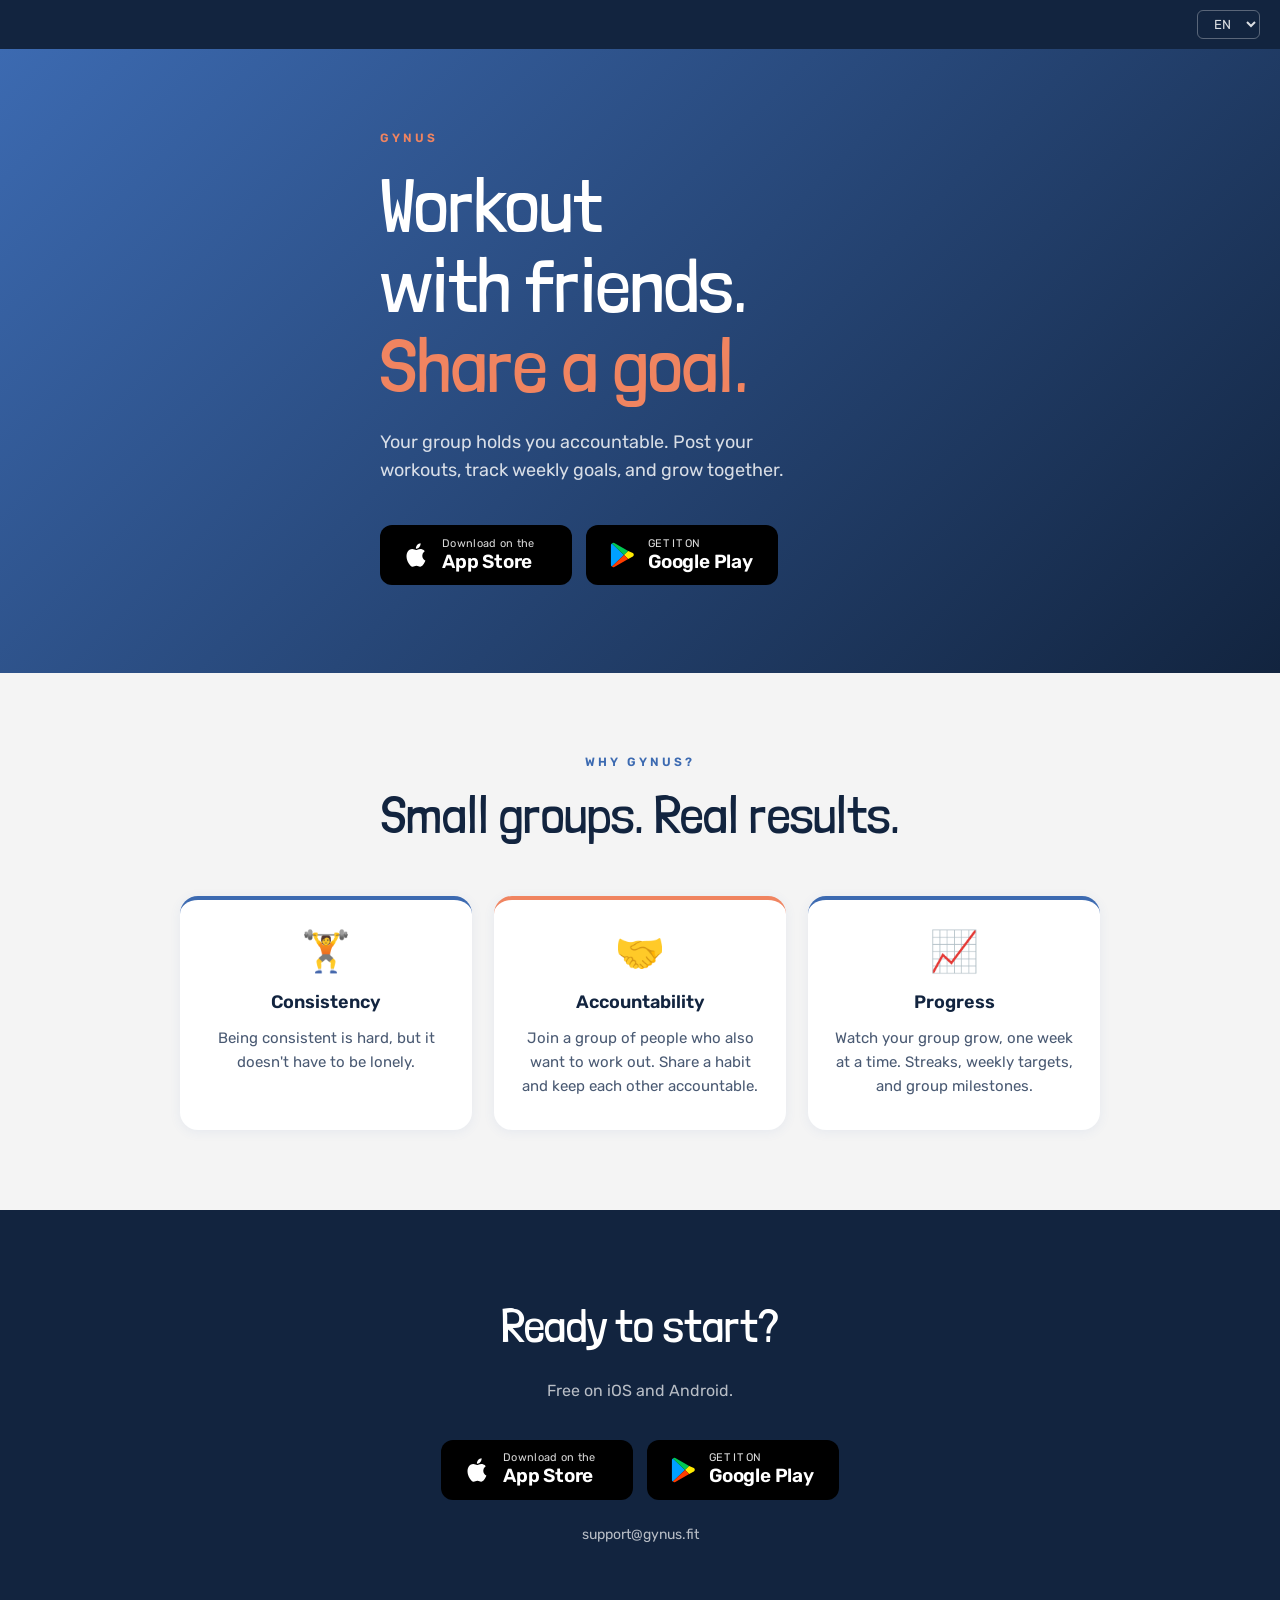
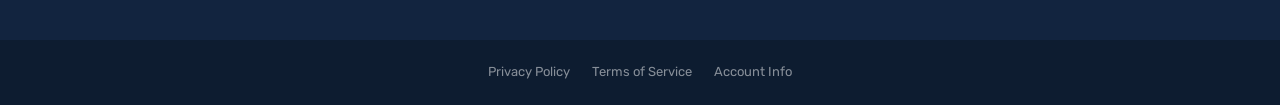
==== commit 560721cd: "fix" ====
--- a/index.html
+++ b/index.html
@@ -76,9 +76,9 @@
             </div>
           </div>
 
-          <div class="hero-mascot">
+          <!-- <div class="hero-mascot">
             <img src="./mascot.png" alt="Gynus" data-i18n-alt="mascotAlt" />
-          </div>
+          </div> -->
         </section>
 
         <section class="features" aria-labelledby="features-title">
--- a/styles.css
+++ b/styles.css
@@ -441,14 +441,28 @@
   .hero {
     flex-direction: column;
     text-align: center;
-    padding: 48px 20px 56px;
-    gap: 32px;
+    justify-content: center;
+    padding: 28px 20px;
+    gap: clamp(16px, 3vh, 30px);
+    /* Fill the screen below the language bar so both store badges stay above the fold */
+    min-height: calc(100vh - 52px);
+    min-height: calc(100svh - 52px);
+  }
+
+  .hero-eyebrow {
+    margin-bottom: 10px;
+  }
+
+  .hero-title {
+    font-size: clamp(34px, 9vw, 56px);
+    margin-bottom: 14px;
   }
 
   .hero-subtitle {
+    font-size: 16px;
+    line-height: 1.5;
     max-width: 100%;
-    margin-left: auto;
-    margin-right: auto;
+    margin: 0 auto 22px;
   }
 
   .store-buttons {
@@ -456,9 +470,9 @@
   }
 
   .hero-mascot {
-    width: 200px;
+    width: clamp(120px, 30vw, 190px);
     order: -1;
-    padding: 22px;
+    padding: clamp(16px, 4vw, 24px);
   }
 
   .cards-row {
@@ -473,6 +487,19 @@
 }
 
 @media (max-width: 480px) {
+  .hero {
+    gap: 14px;
+  }
+
+  .hero-mascot {
+    width: clamp(104px, 28vw, 140px);
+  }
+
+  .hero-subtitle {
+    font-size: 15px;
+    margin-bottom: 18px;
+  }
+
   .store-badge {
     width: 100%;
     justify-content: center;
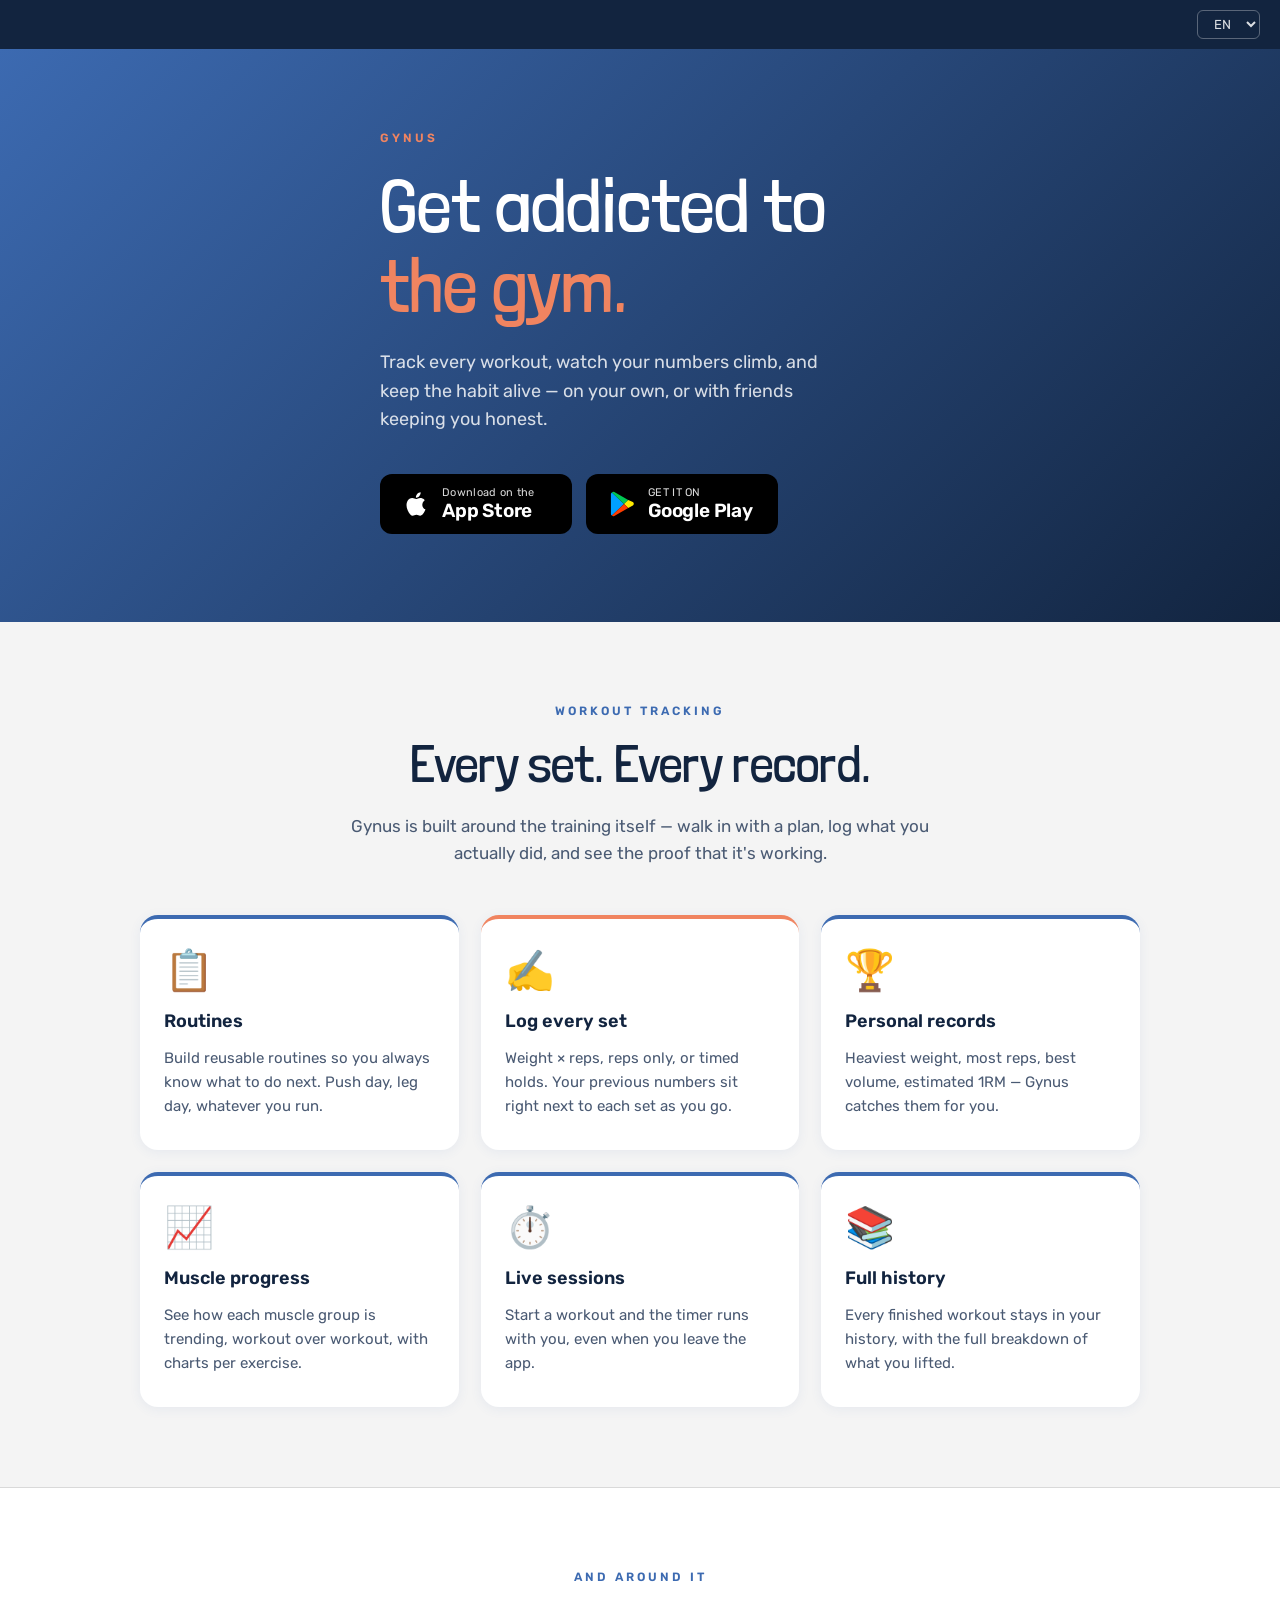
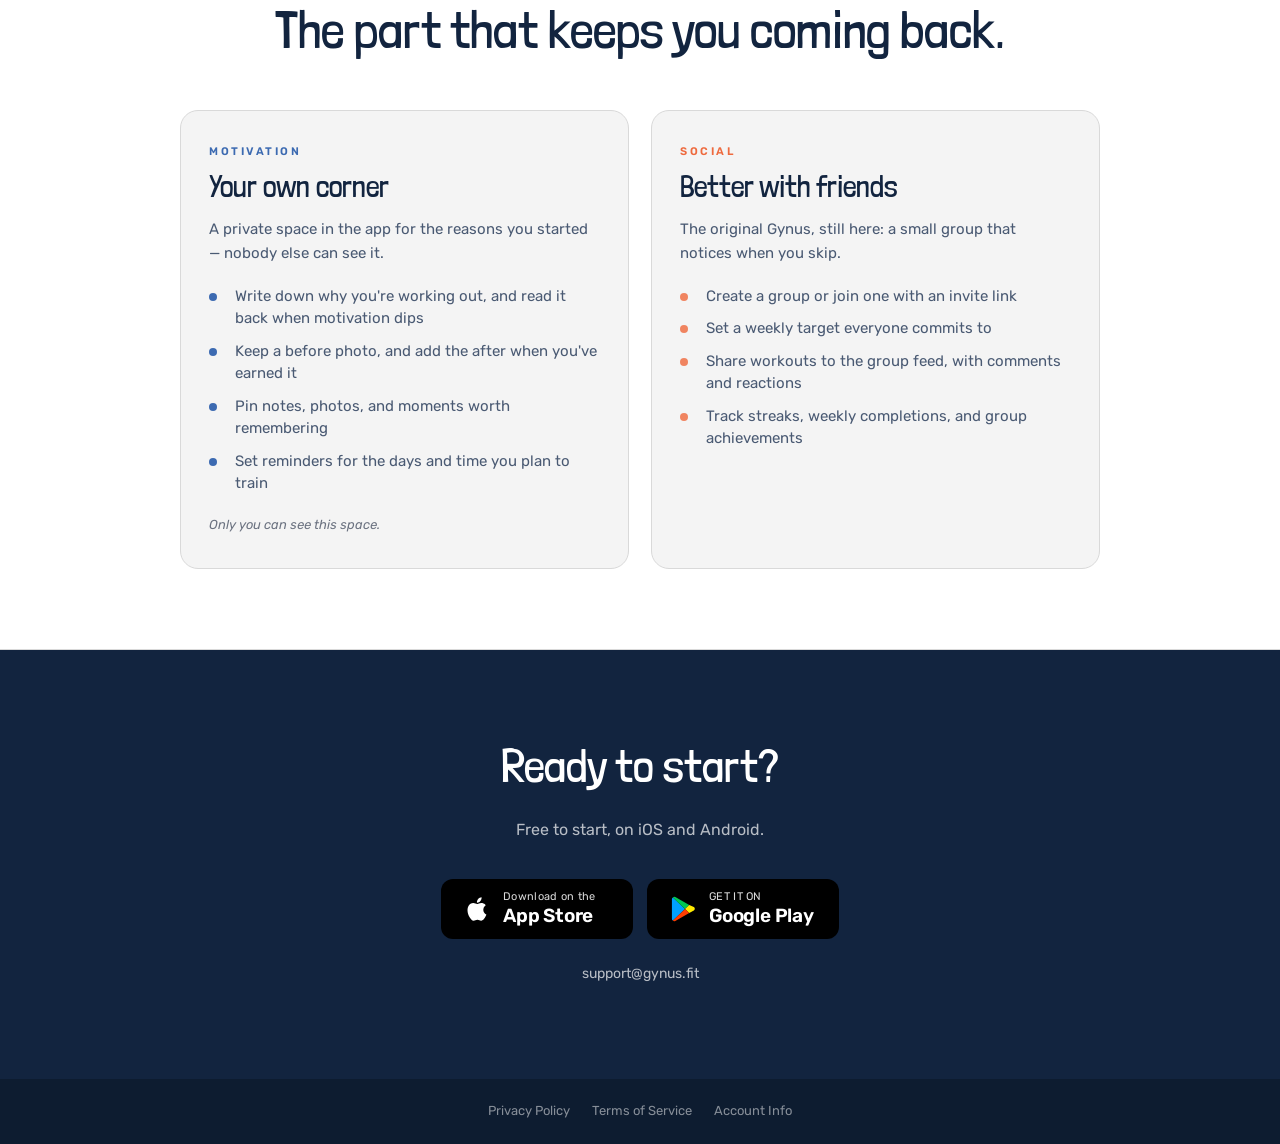
==== commit 6d2a1d9c: "v2" ====
--- a/index.html
+++ b/index.html
@@ -3,10 +3,10 @@
   <head>
     <meta charset="UTF-8" />
     <meta name="viewport" content="width=device-width, initial-scale=1.0" />
-    <title>Gynus: Gym & Workout Groups</title>
+    <title>Gynus: Workout Tracker &amp; Gym Log</title>
     <meta
       name="description"
-      content="Gynus is a group workout habit app. Your group holds you accountable — post your workouts, track weekly goals, and grow together."
+      content="Gynus is a workout tracker that keeps you consistent. Build routines, log every set, track personal records and muscle progress — and stay accountable with friends."
     />
     <link rel="icon" type="image/png" href="./mascot.png" />
     <link rel="preconnect" href="https://fonts.googleapis.com" />
@@ -32,12 +32,11 @@
           <div class="hero-content">
             <p class="hero-eyebrow" data-i18n="kicker">Gynus</p>
             <h1 class="hero-title" id="hero-title">
-              <span data-i18n="titleLine1">Workout</span><br />
-              <span data-i18n="titleLine2">with friends.</span><br />
-              <span class="hero-title-accent" data-i18n="titleLine3">Share a goal.</span>
+              <span data-i18n="titleLine1">Get addicted to</span><br />
+              <span class="hero-title-accent" data-i18n="titleLine2">the gym.</span>
             </h1>
             <p class="hero-subtitle" data-i18n="lead">
-              Your group holds you accountable. Post your workouts, track weekly goals, and grow together.
+              Track every workout, watch your numbers climb, and keep the habit alive — on your own, or with friends keeping you honest.
             </p>
             <div class="store-buttons">
               <a
@@ -81,39 +80,103 @@
           </div> -->
         </section>
 
-        <section class="features" aria-labelledby="features-title">
-          <p class="features-eyebrow" data-i18n="featuresEyebrow">Why Gynus?</p>
-          <h2 class="features-title" id="features-title" data-i18n="featuresTitle">
-            Small groups. Real results.
+        <!-- Primary: workout tracking is the core of the app, so it gets the
+             widest section and the most detail. -->
+        <section class="features" aria-labelledby="track-title">
+          <p class="features-eyebrow" data-i18n="trackEyebrow">Workout tracking</p>
+          <h2 class="features-title" id="track-title" data-i18n="trackTitle">
+            Every set. Every record.
           </h2>
-          <div class="cards-row">
-            <div class="feat-card">
-              <span class="feat-icon" aria-hidden="true">🏋️</span>
-              <p class="feat-title" data-i18n="feat1Title">Consistency</p>
-              <p class="feat-body" data-i18n="feat1Body">
-                Being consistent is hard, but it doesn't have to be lonely.
-              </p>
-            </div>
-            <div class="feat-card">
-              <span class="feat-icon" aria-hidden="true">🤝</span>
-              <p class="feat-title" data-i18n="feat2Title">Accountability</p>
-              <p class="feat-body" data-i18n="feat2Body">
-                Join a group of people who also want to work out. Share a habit and keep each other accountable.
+          <p class="features-lead" data-i18n="trackLead">
+            Gynus is built around the training itself — walk in with a plan, log what you actually did, and see the proof that it's working.
+          </p>
+          <div class="cards-grid">
+            <div class="feat-card">
+              <span class="feat-icon" aria-hidden="true">📋</span>
+              <p class="feat-title" data-i18n="t1Title">Routines</p>
+              <p class="feat-body" data-i18n="t1Body">
+                Build reusable routines so you always know what to do next. Push day, leg day, whatever you run.
+              </p>
+            </div>
+            <div class="feat-card">
+              <span class="feat-icon" aria-hidden="true">✍️</span>
+              <p class="feat-title" data-i18n="t2Title">Log every set</p>
+              <p class="feat-body" data-i18n="t2Body">
+                Weight × reps, reps only, or timed holds. Your previous numbers sit right next to each set as you go.
+              </p>
+            </div>
+            <div class="feat-card">
+              <span class="feat-icon" aria-hidden="true">🏆</span>
+              <p class="feat-title" data-i18n="t3Title">Personal records</p>
+              <p class="feat-body" data-i18n="t3Body">
+                Heaviest weight, most reps, best volume, estimated 1RM — Gynus catches them for you.
               </p>
             </div>
             <div class="feat-card">
               <span class="feat-icon" aria-hidden="true">📈</span>
-              <p class="feat-title" data-i18n="feat3Title">Progress</p>
-              <p class="feat-body" data-i18n="feat3Body">
-                Watch your group grow, one week at a time. Streaks, weekly targets, and group milestones.
+              <p class="feat-title" data-i18n="t4Title">Muscle progress</p>
+              <p class="feat-body" data-i18n="t4Body">
+                See how each muscle group is trending, workout over workout, with charts per exercise.
+              </p>
+            </div>
+            <div class="feat-card">
+              <span class="feat-icon" aria-hidden="true">⏱️</span>
+              <p class="feat-title" data-i18n="t5Title">Live sessions</p>
+              <p class="feat-body" data-i18n="t5Body">
+                Start a workout and the timer runs with you, even when you leave the app.
+              </p>
+            </div>
+            <div class="feat-card">
+              <span class="feat-icon" aria-hidden="true">📚</span>
+              <p class="feat-title" data-i18n="t6Title">Full history</p>
+              <p class="feat-body" data-i18n="t6Body">
+                Every finished workout stays in your history, with the full breakdown of what you lifted.
               </p>
             </div>
           </div>
         </section>
 
+        <!-- Secondary: motivation and groups share a row so the layout itself
+             reads as supporting the tracking section above. -->
+        <section class="section-alt" aria-labelledby="more-title">
+          <p class="features-eyebrow" data-i18n="moreEyebrow">And around it</p>
+          <h2 class="features-title" id="more-title" data-i18n="moreTitle">
+            The part that keeps you coming back.
+          </h2>
+          <div class="duo-row">
+            <div class="duo-card">
+              <p class="duo-eyebrow" data-i18n="motivEyebrow">Motivation</p>
+              <h3 class="duo-title" data-i18n="motivTitle">Your own corner</h3>
+              <p class="duo-body" data-i18n="motivBody">
+                A private space in the app for the reasons you started — nobody else can see it.
+              </p>
+              <ul class="duo-list">
+                <li data-i18n="motiv1">Write down why you're working out, and read it back when motivation dips</li>
+                <li data-i18n="motiv2">Keep a before photo, and add the after when you've earned it</li>
+                <li data-i18n="motiv3">Pin notes, photos, and moments worth remembering</li>
+                <li data-i18n="motiv4">Set reminders for the days and time you plan to train</li>
+              </ul>
+              <p class="privacy-note" data-i18n="motivNote">Only you can see this space.</p>
+            </div>
+            <div class="duo-card">
+              <p class="duo-eyebrow" data-i18n="groupsEyebrow">Social</p>
+              <h3 class="duo-title" data-i18n="groupsTitle">Better with friends</h3>
+              <p class="duo-body" data-i18n="groupsBody">
+                The original Gynus, still here: a small group that notices when you skip.
+              </p>
+              <ul class="duo-list">
+                <li data-i18n="group1">Create a group or join one with an invite link</li>
+                <li data-i18n="group2">Set a weekly target everyone commits to</li>
+                <li data-i18n="group3">Share workouts to the group feed, with comments and reactions</li>
+                <li data-i18n="group4">Track streaks, weekly completions, and group achievements</li>
+              </ul>
+            </div>
+          </div>
+        </section>
+
         <section class="cta" aria-labelledby="cta-title">
           <h2 class="cta-title" id="cta-title" data-i18n="ctaTitle">Ready to start?</h2>
-          <p class="cta-sub" data-i18n="ctaSub">Free on iOS and Android.</p>
+          <p class="cta-sub" data-i18n="ctaSub">Free to start, on iOS and Android.</p>
           <div class="store-buttons">
             <a
               class="store-badge"
@@ -167,25 +230,48 @@
     <script>
       const translations = {
         en: {
-          page_title: 'Gynus: Gym & Workout Groups',
-          meta_desc: 'Gynus is a group workout habit app. Your group holds you accountable — post your workouts, track weekly goals, and grow together.',
+          page_title: 'Gynus: Workout Tracker & Gym Log',
+          meta_desc: 'Gynus is a workout tracker that keeps you consistent. Build routines, log every set, track personal records and muscle progress — and stay accountable with friends.',
           kicker: 'Gynus',
-          titleLine1: 'Workout',
-          titleLine2: 'with friends.',
-          titleLine3: 'Share a goal.',
-          lead: 'Your group holds you accountable. Post your workouts, track weekly goals, and grow together.',
+          titleLine1: 'Get addicted to',
+          titleLine2: 'the gym.',
+          lead: 'Track every workout, watch your numbers climb, and keep the habit alive — on your own, or with friends keeping you honest.',
           appStoreSub: 'Download on the',
           playStoreSub: 'GET IT ON',
-          featuresEyebrow: 'Why Gynus?',
-          featuresTitle: 'Small groups. Real results.',
-          feat1Title: 'Consistency',
-          feat1Body: "Being consistent is hard, but it doesn't have to be lonely.",
-          feat2Title: 'Accountability',
-          feat2Body: 'Join a group of people who also want to work out. Share a habit and keep each other accountable.',
-          feat3Title: 'Progress',
-          feat3Body: 'Watch your group grow, one week at a time. Streaks, weekly targets, and group milestones.',
+          trackEyebrow: 'Workout tracking',
+          trackTitle: 'Every set. Every record.',
+          trackLead: "Gynus is built around the training itself — walk in with a plan, log what you actually did, and see the proof that it's working.",
+          t1Title: 'Routines',
+          t1Body: 'Build reusable routines so you always know what to do next. Push day, leg day, whatever you run.',
+          t2Title: 'Log every set',
+          t2Body: 'Weight × reps, reps only, or timed holds. Your previous numbers sit right next to each set as you go.',
+          t3Title: 'Personal records',
+          t3Body: 'Heaviest weight, most reps, best volume, estimated 1RM — Gynus catches them for you.',
+          t4Title: 'Muscle progress',
+          t4Body: 'See how each muscle group is trending, workout over workout, with charts per exercise.',
+          t5Title: 'Live sessions',
+          t5Body: 'Start a workout and the timer runs with you, even when you leave the app.',
+          t6Title: 'Full history',
+          t6Body: 'Every finished workout stays in your history, with the full breakdown of what you lifted.',
+          moreEyebrow: 'And around it',
+          moreTitle: 'The part that keeps you coming back.',
+          motivEyebrow: 'Motivation',
+          motivTitle: 'Your own corner',
+          motivBody: 'A private space in the app for the reasons you started — nobody else can see it.',
+          motiv1: "Write down why you're working out, and read it back when motivation dips",
+          motiv2: "Keep a before photo, and add the after when you've earned it",
+          motiv3: 'Pin notes, photos, and moments worth remembering',
+          motiv4: 'Set reminders for the days and time you plan to train',
+          motivNote: 'Only you can see this space.',
+          groupsEyebrow: 'Social',
+          groupsTitle: 'Better with friends',
+          groupsBody: 'The original Gynus, still here: a small group that notices when you skip.',
+          group1: 'Create a group or join one with an invite link',
+          group2: 'Set a weekly target everyone commits to',
+          group3: 'Share workouts to the group feed, with comments and reactions',
+          group4: 'Track streaks, weekly completions, and group achievements',
           ctaTitle: 'Ready to start?',
-          ctaSub: 'Free on iOS and Android.',
+          ctaSub: 'Free to start, on iOS and Android.',
           support: 'support@gynus.fit',
           mascotAlt: 'Gynus mascot — a chicken lifting a dumbbell',
           privacy: 'Privacy Policy',
@@ -193,25 +279,48 @@
           account: 'Account Info',
         },
         pt: {
-          page_title: 'Gynus: Academia e Grupos de Treino',
-          meta_desc: 'Gynus é um app de hábito de treino em grupo. Seu grupo te mantém responsável — poste seus treinos, acompanhe metas semanais e cresçam juntos.',
+          page_title: 'Gynus: Registro de Treinos e Academia',
+          meta_desc: 'O Gynus é um app de registro de treinos que te mantém consistente. Monte fichas, registre cada série, acompanhe recordes e progresso muscular — e mantenha-se responsável com amigos.',
           kicker: 'Gynus',
-          titleLine1: 'Treine',
-          titleLine2: 'com amigos.',
-          titleLine3: 'Compartilhe uma meta.',
-          lead: 'Seu grupo te mantém responsável. Poste seus treinos, acompanhe metas semanais e cresçam juntos.',
+          titleLine1: 'Fique viciado',
+          titleLine2: 'na academia.',
+          lead: 'Registre cada treino, veja seus números subirem e mantenha o hábito vivo — sozinho ou com amigos te cobrando.',
           appStoreSub: 'Baixar na',
           playStoreSub: 'DISPONÍVEL NO',
-          featuresEyebrow: 'Por que Gynus?',
-          featuresTitle: 'Pequenos grupos. Resultados reais.',
-          feat1Title: 'Consistência',
-          feat1Body: 'Ser consistente é difícil, mas não precisa ser solitário.',
-          feat2Title: 'Responsabilidade',
-          feat2Body: 'Junte-se a um grupo de pessoas que também querem treinar. Compartilhem um hábito e mantenham-se responsáveis.',
-          feat3Title: 'Progresso',
-          feat3Body: 'Veja seu grupo crescer, uma semana de cada vez. Sequências, metas semanais e conquistas em grupo.',
+          trackEyebrow: 'Registro de treinos',
+          trackTitle: 'Cada série. Cada recorde.',
+          trackLead: 'O Gynus é feito em torno do treino em si — chegue com um plano, registre o que você realmente fez e veja a prova de que está funcionando.',
+          t1Title: 'Fichas',
+          t1Body: 'Monte fichas reutilizáveis para sempre saber o que fazer. Dia de peito, dia de perna, o que você treinar.',
+          t2Title: 'Registre cada série',
+          t2Body: 'Carga × repetições, só repetições ou tempo. Seus números anteriores aparecem ao lado de cada série.',
+          t3Title: 'Recordes pessoais',
+          t3Body: 'Maior carga, mais repetições, melhor volume, 1RM estimado — o Gynus detecta pra você.',
+          t4Title: 'Progresso muscular',
+          t4Body: 'Veja como cada grupo muscular evolui, treino após treino, com gráficos por exercício.',
+          t5Title: 'Treino ao vivo',
+          t5Body: 'Comece um treino e o cronômetro corre com você, mesmo fora do app.',
+          t6Title: 'Histórico completo',
+          t6Body: 'Todo treino finalizado fica no seu histórico, com o detalhamento do que você levantou.',
+          moreEyebrow: 'E ao redor disso',
+          moreTitle: 'A parte que faz você voltar.',
+          motivEyebrow: 'Motivação',
+          motivTitle: 'Seu canto',
+          motivBody: 'Um espaço privado no app para os motivos que te fizeram começar — ninguém mais vê.',
+          motiv1: 'Escreva por que você está treinando e releia quando a motivação cair',
+          motiv2: 'Guarde uma foto do antes e adicione o depois quando merecer',
+          motiv3: 'Fixe notas, fotos e momentos que valem lembrar',
+          motiv4: 'Configure lembretes para os dias e o horário em que você treina',
+          motivNote: 'Somente você pode ver este espaço.',
+          groupsEyebrow: 'Social',
+          groupsTitle: 'Melhor com amigos',
+          groupsBody: 'O Gynus original, ainda aqui: um grupo pequeno que percebe quando você falta.',
+          group1: 'Crie um grupo ou entre em um com um link de convite',
+          group2: 'Defina uma meta semanal com a qual todos se comprometem',
+          group3: 'Compartilhe treinos no feed do grupo, com comentários e reações',
+          group4: 'Acompanhe sequências, metas cumpridas e conquistas do grupo',
           ctaTitle: 'Pronto para começar?',
-          ctaSub: 'Grátis no iOS e Android.',
+          ctaSub: 'Grátis para começar, no iOS e Android.',
           support: 'support@gynus.fit',
           mascotAlt: 'Mascote do Gynus — um frango levantando um halter',
           privacy: 'Política de Privacidade',
@@ -219,25 +328,48 @@
           account: 'Informações da Conta',
         },
         es: {
-          page_title: 'Gynus: Gimnasio y Grupos de Entrenamiento',
-          meta_desc: 'Gynus es una app de hábito de entrenamiento en grupo. Tu grupo te hace responsable — publica tus entrenamientos, sigue metas semanales y crezcan juntos.',
+          page_title: 'Gynus: Registro de Entrenos y Gimnasio',
+          meta_desc: 'Gynus es una app de registro de entrenos que te mantiene constante. Crea rutinas, registra cada serie, sigue récords y progreso muscular — y mantente responsable con amigos.',
           kicker: 'Gynus',
-          titleLine1: 'Entrena',
-          titleLine2: 'con amigos.',
-          titleLine3: 'Compartan una meta.',
-          lead: 'Tu grupo te hace responsable. Publica tus entrenamientos, sigue metas semanales y crezcan juntos.',
+          titleLine1: 'Engánchate',
+          titleLine2: 'al gimnasio.',
+          lead: 'Registra cada entreno, mira crecer tus números y mantén el hábito vivo — solo o con amigos que te exijan.',
           appStoreSub: 'Descargar en',
           playStoreSub: 'DISPONIBLE EN',
-          featuresEyebrow: '¿Por qué Gynus?',
-          featuresTitle: 'Grupos pequeños. Resultados reales.',
-          feat1Title: 'Constancia',
-          feat1Body: 'Ser constante es difícil, pero no tiene que ser en soledad.',
-          feat2Title: 'Responsabilidad',
-          feat2Body: 'Únete a un grupo de personas que también quieren entrenar. Compartan un hábito y manténganse responsables.',
-          feat3Title: 'Progreso',
-          feat3Body: 'Mira a tu grupo crecer, una semana a la vez. Rachas, metas semanales y logros de grupo.',
+          trackEyebrow: 'Registro de entrenos',
+          trackTitle: 'Cada serie. Cada récord.',
+          trackLead: 'Gynus está construido alrededor del entrenamiento en sí — llega con un plan, registra lo que de verdad hiciste y comprueba que está funcionando.',
+          t1Title: 'Rutinas',
+          t1Body: 'Crea rutinas reutilizables para saber siempre qué toca. Día de pecho, día de pierna, lo que entrenes.',
+          t2Title: 'Registra cada serie',
+          t2Body: 'Peso × repeticiones, solo repeticiones o tiempo. Tus números anteriores aparecen junto a cada serie.',
+          t3Title: 'Récords personales',
+          t3Body: 'Mayor peso, más repeticiones, mejor volumen, 1RM estimado — Gynus los detecta por ti.',
+          t4Title: 'Progreso muscular',
+          t4Body: 'Mira cómo evoluciona cada grupo muscular, entreno tras entreno, con gráficas por ejercicio.',
+          t5Title: 'Entrenos en vivo',
+          t5Body: 'Empieza un entreno y el cronómetro corre contigo, incluso fuera de la app.',
+          t6Title: 'Historial completo',
+          t6Body: 'Cada entreno terminado queda en tu historial, con el desglose de lo que levantaste.',
+          moreEyebrow: 'Y alrededor',
+          moreTitle: 'Lo que te hace volver.',
+          motivEyebrow: 'Motivación',
+          motivTitle: 'Tu rincón',
+          motivBody: 'Un espacio privado en la app para las razones por las que empezaste — nadie más lo ve.',
+          motiv1: 'Escribe por qué entrenas y reléelo cuando baje la motivación',
+          motiv2: 'Guarda una foto del antes y añade el después cuando te lo hayas ganado',
+          motiv3: 'Fija notas, fotos y momentos que vale la pena recordar',
+          motiv4: 'Programa recordatorios para los días y la hora en que entrenas',
+          motivNote: 'Solo tú puedes ver este espacio.',
+          groupsEyebrow: 'Social',
+          groupsTitle: 'Mejor con amigos',
+          groupsBody: 'El Gynus original, sigue aquí: un grupo pequeño que nota cuando faltas.',
+          group1: 'Crea un grupo o únete con un enlace de invitación',
+          group2: 'Fija una meta semanal con la que todos se comprometen',
+          group3: 'Comparte entrenos en el feed del grupo, con comentarios y reacciones',
+          group4: 'Sigue rachas, semanas completadas y logros del grupo',
           ctaTitle: '¿Listo para empezar?',
-          ctaSub: 'Gratis en iOS y Android.',
+          ctaSub: 'Gratis para empezar, en iOS y Android.',
           support: 'support@gynus.fit',
           mascotAlt: 'Mascota de Gynus — un pollo levantando una mancuerna',
           privacy: 'Política de Privacidad',
--- a/styles.css
+++ b/styles.css
@@ -252,12 +252,128 @@
   line-height: 1.1;
 }
 
+.features-lead {
+  font-size: 17px;
+  color: var(--text-soft);
+  max-width: 620px;
+  margin: -32px auto 48px;
+  line-height: 1.6;
+}
+
 .cards-row {
   display: flex;
   gap: 22px;
   justify-content: center;
   max-width: 920px;
   margin: 0 auto;
+}
+
+/* Primary feature grid — the workout-tracking section gets the widest,
+   most detailed treatment because tracking is the core of the app. */
+.cards-grid {
+  display: grid;
+  grid-template-columns: repeat(3, 1fr);
+  gap: 22px;
+  max-width: 1000px;
+  margin: 0 auto;
+  text-align: left;
+}
+
+.cards-grid .feat-card {
+  text-align: left;
+}
+
+/* Secondary sections (motivation, groups) share one row so the layout
+   itself reads as "supporting act" next to the tracking grid above. */
+.section-alt {
+  background: var(--surface);
+  padding: 80px 24px;
+  text-align: center;
+  border-top: 1px solid var(--border);
+  border-bottom: 1px solid var(--border);
+}
+
+.duo-row {
+  display: grid;
+  grid-template-columns: repeat(2, 1fr);
+  gap: 22px;
+  max-width: 920px;
+  margin: 0 auto;
+  text-align: left;
+}
+
+.duo-card {
+  background: var(--bg);
+  border: 1px solid var(--border);
+  border-radius: 18px;
+  padding: 32px 28px;
+}
+
+.duo-eyebrow {
+  font-size: 11px;
+  letter-spacing: 2.5px;
+  text-transform: uppercase;
+  font-weight: 600;
+  color: var(--primary);
+  margin: 0 0 10px;
+}
+
+.duo-card:nth-child(2) .duo-eyebrow {
+  color: var(--accent-deep);
+}
+
+.duo-title {
+  font-family: var(--font-display);
+  font-weight: 300;
+  font-size: 30px;
+  line-height: 1.15;
+  color: var(--text);
+  margin: 0 0 12px;
+}
+
+.duo-body {
+  font-size: 15px;
+  color: var(--text-soft);
+  margin: 0 0 20px;
+}
+
+.duo-list {
+  list-style: none;
+  margin: 0;
+  padding: 0;
+  display: flex;
+  flex-direction: column;
+  gap: 10px;
+}
+
+.duo-list li {
+  font-size: 15px;
+  color: var(--text-soft);
+  padding-left: 26px;
+  position: relative;
+  line-height: 1.5;
+}
+
+.duo-list li::before {
+  content: "";
+  position: absolute;
+  left: 0;
+  top: 8px;
+  width: 8px;
+  height: 8px;
+  border-radius: 50%;
+  background: var(--primary);
+}
+
+.duo-card:nth-child(2) .duo-list li::before {
+  background: var(--accent);
+}
+
+.privacy-note {
+  margin: 20px 0 0;
+  font-size: 13px;
+  color: var(--muted);
+  font-style: italic;
 }
 
 .feat-card {
@@ -480,9 +596,32 @@
     max-width: 380px;
   }
 
+  .cards-grid,
+  .duo-row {
+    grid-template-columns: 1fr;
+    max-width: 420px;
+  }
+
+  .features-lead {
+    font-size: 16px;
+    margin: -24px auto 36px;
+  }
+
+  .duo-title {
+    font-size: 26px;
+  }
+
   .features,
+  .section-alt,
   .cta {
     padding: 56px 20px;
+  }
+}
+
+@media (max-width: 1000px) and (min-width: 761px) {
+  .cards-grid {
+    grid-template-columns: repeat(2, 1fr);
+    max-width: 680px;
   }
 }
 
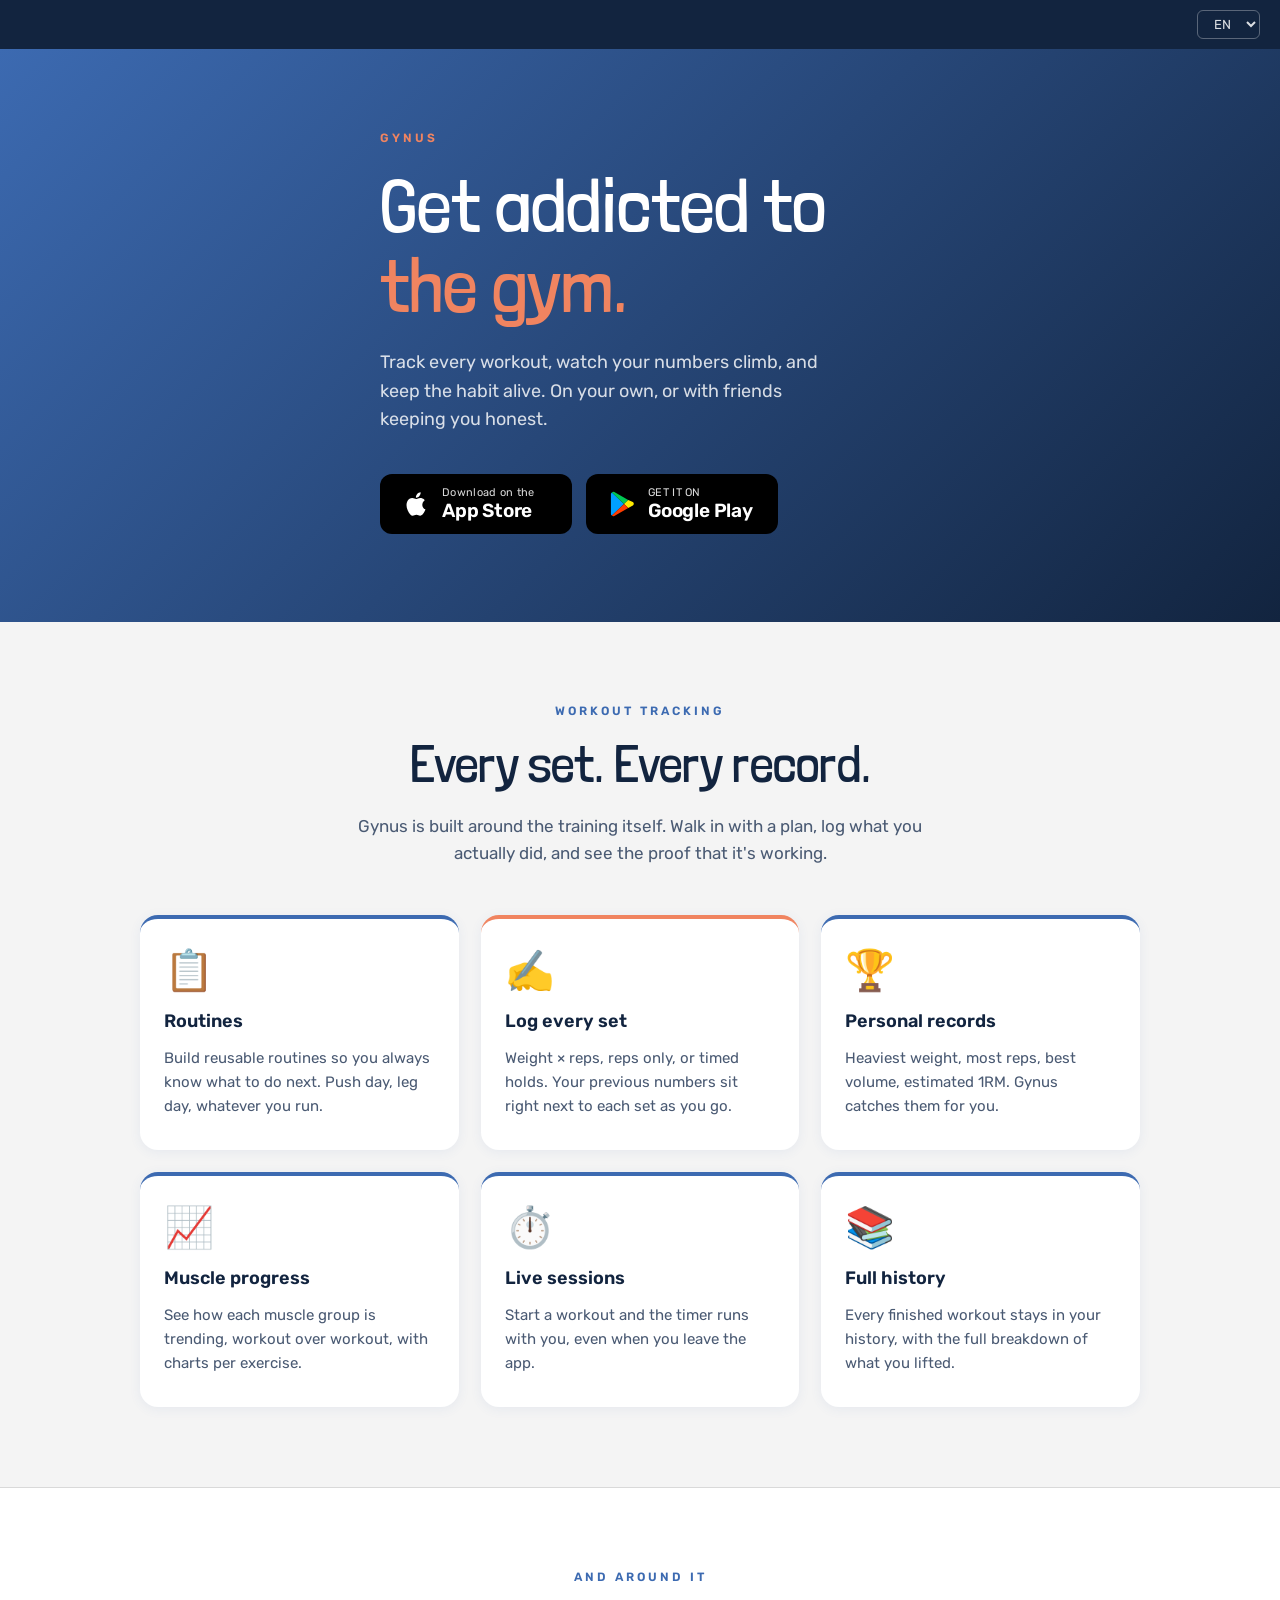
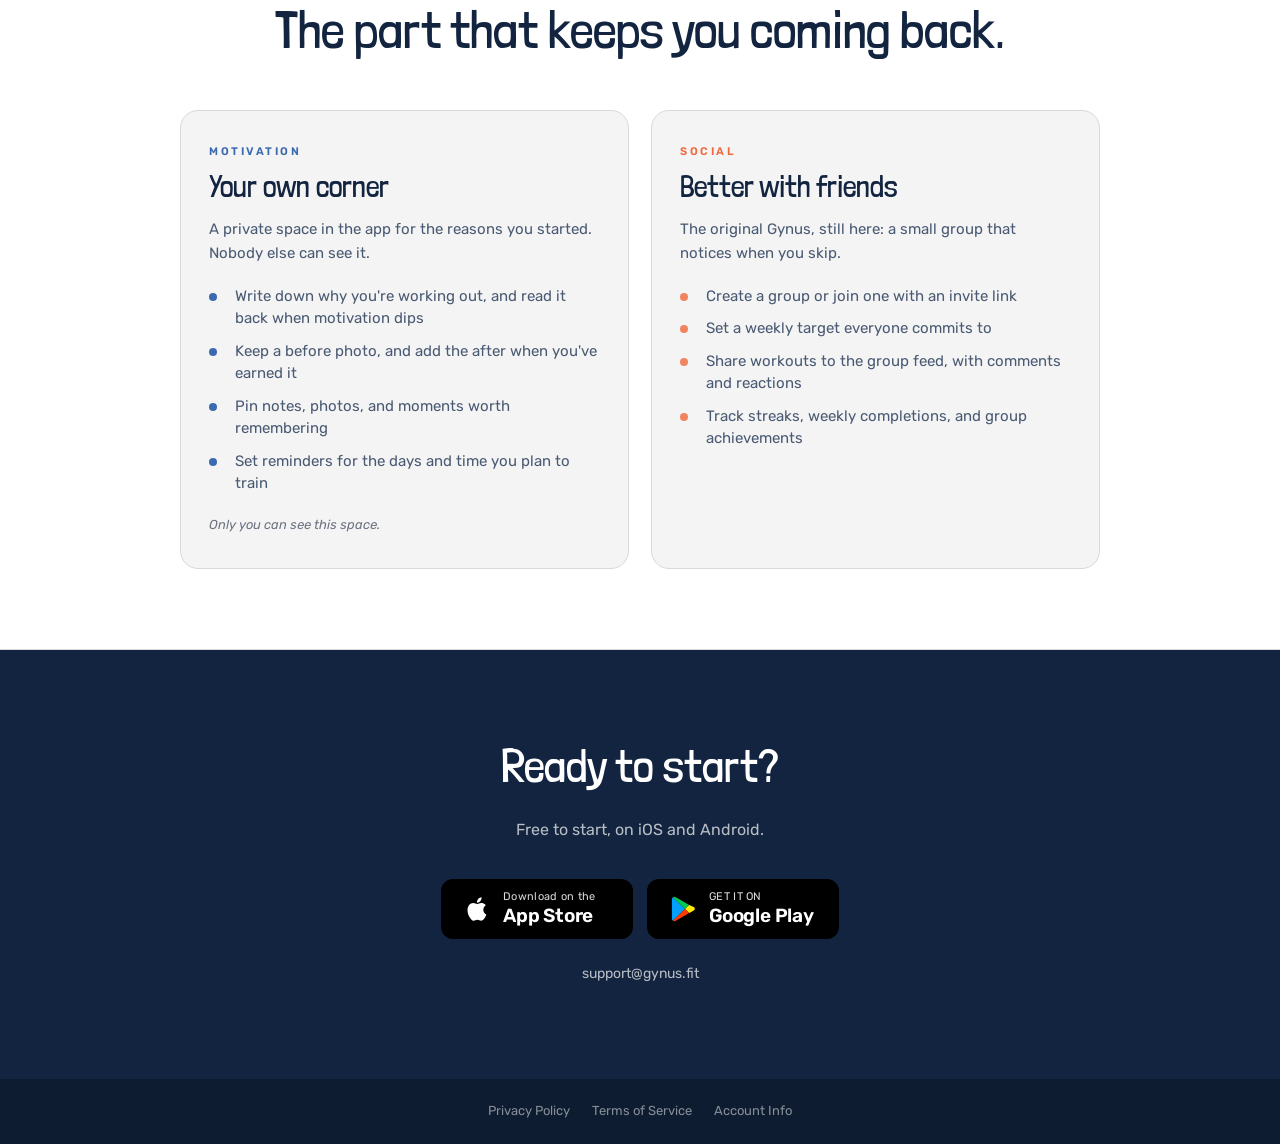
==== commit c9e281e4: "removed em dashes" ====
--- a/index.html
+++ b/index.html
@@ -6,7 +6,7 @@
     <title>Gynus: Workout Tracker &amp; Gym Log</title>
     <meta
       name="description"
-      content="Gynus is a workout tracker that keeps you consistent. Build routines, log every set, track personal records and muscle progress — and stay accountable with friends."
+      content="Gynus is a workout tracker that keeps you consistent. Build routines, log every set, track personal records and muscle progress. Stay accountable with friends."
     />
     <link rel="icon" type="image/png" href="./mascot.png" />
     <link rel="preconnect" href="https://fonts.googleapis.com" />
@@ -36,7 +36,7 @@
               <span class="hero-title-accent" data-i18n="titleLine2">the gym.</span>
             </h1>
             <p class="hero-subtitle" data-i18n="lead">
-              Track every workout, watch your numbers climb, and keep the habit alive — on your own, or with friends keeping you honest.
+              Track every workout, watch your numbers climb, and keep the habit alive. On your own, or with friends keeping you honest.
             </p>
             <div class="store-buttons">
               <a
@@ -88,7 +88,7 @@
             Every set. Every record.
           </h2>
           <p class="features-lead" data-i18n="trackLead">
-            Gynus is built around the training itself — walk in with a plan, log what you actually did, and see the proof that it's working.
+            Gynus is built around the training itself. Walk in with a plan, log what you actually did, and see the proof that it's working.
           </p>
           <div class="cards-grid">
             <div class="feat-card">
@@ -109,7 +109,7 @@
               <span class="feat-icon" aria-hidden="true">🏆</span>
               <p class="feat-title" data-i18n="t3Title">Personal records</p>
               <p class="feat-body" data-i18n="t3Body">
-                Heaviest weight, most reps, best volume, estimated 1RM — Gynus catches them for you.
+                Heaviest weight, most reps, best volume, estimated 1RM. Gynus catches them for you.
               </p>
             </div>
             <div class="feat-card">
@@ -148,7 +148,7 @@
               <p class="duo-eyebrow" data-i18n="motivEyebrow">Motivation</p>
               <h3 class="duo-title" data-i18n="motivTitle">Your own corner</h3>
               <p class="duo-body" data-i18n="motivBody">
-                A private space in the app for the reasons you started — nobody else can see it.
+                A private space in the app for the reasons you started. Nobody else can see it.
               </p>
               <ul class="duo-list">
                 <li data-i18n="motiv1">Write down why you're working out, and read it back when motivation dips</li>
@@ -231,22 +231,22 @@
       const translations = {
         en: {
           page_title: 'Gynus: Workout Tracker & Gym Log',
-          meta_desc: 'Gynus is a workout tracker that keeps you consistent. Build routines, log every set, track personal records and muscle progress — and stay accountable with friends.',
+          meta_desc: 'Gynus is a workout tracker that keeps you consistent. Build routines, log every set, track personal records and muscle progress. Stay accountable with friends.',
           kicker: 'Gynus',
           titleLine1: 'Get addicted to',
           titleLine2: 'the gym.',
-          lead: 'Track every workout, watch your numbers climb, and keep the habit alive — on your own, or with friends keeping you honest.',
+          lead: 'Track every workout, watch your numbers climb, and keep the habit alive. On your own, or with friends keeping you honest.',
           appStoreSub: 'Download on the',
           playStoreSub: 'GET IT ON',
           trackEyebrow: 'Workout tracking',
           trackTitle: 'Every set. Every record.',
-          trackLead: "Gynus is built around the training itself — walk in with a plan, log what you actually did, and see the proof that it's working.",
+          trackLead: "Gynus is built around the training itself. Walk in with a plan, log what you actually did, and see the proof that it's working.",
           t1Title: 'Routines',
           t1Body: 'Build reusable routines so you always know what to do next. Push day, leg day, whatever you run.',
           t2Title: 'Log every set',
           t2Body: 'Weight × reps, reps only, or timed holds. Your previous numbers sit right next to each set as you go.',
           t3Title: 'Personal records',
-          t3Body: 'Heaviest weight, most reps, best volume, estimated 1RM — Gynus catches them for you.',
+          t3Body: 'Heaviest weight, most reps, best volume, estimated 1RM. Gynus catches them for you.',
           t4Title: 'Muscle progress',
           t4Body: 'See how each muscle group is trending, workout over workout, with charts per exercise.',
           t5Title: 'Live sessions',
@@ -257,7 +257,7 @@
           moreTitle: 'The part that keeps you coming back.',
           motivEyebrow: 'Motivation',
           motivTitle: 'Your own corner',
-          motivBody: 'A private space in the app for the reasons you started — nobody else can see it.',
+          motivBody: 'A private space in the app for the reasons you started. Nobody else can see it.',
           motiv1: "Write down why you're working out, and read it back when motivation dips",
           motiv2: "Keep a before photo, and add the after when you've earned it",
           motiv3: 'Pin notes, photos, and moments worth remembering',
@@ -273,29 +273,29 @@
           ctaTitle: 'Ready to start?',
           ctaSub: 'Free to start, on iOS and Android.',
           support: 'support@gynus.fit',
-          mascotAlt: 'Gynus mascot — a chicken lifting a dumbbell',
+          mascotAlt: 'Gynus mascot, a chicken lifting a dumbbell',
           privacy: 'Privacy Policy',
           terms: 'Terms of Service',
           account: 'Account Info',
         },
         pt: {
           page_title: 'Gynus: Registro de Treinos e Academia',
-          meta_desc: 'O Gynus é um app de registro de treinos que te mantém consistente. Monte fichas, registre cada série, acompanhe recordes e progresso muscular — e mantenha-se responsável com amigos.',
+          meta_desc: 'O Gynus é um app de registro de treinos que te mantém consistente. Monte fichas, registre cada série, acompanhe recordes e progresso muscular. Mantenha-se responsável com amigos.',
           kicker: 'Gynus',
           titleLine1: 'Fique viciado',
           titleLine2: 'na academia.',
-          lead: 'Registre cada treino, veja seus números subirem e mantenha o hábito vivo — sozinho ou com amigos te cobrando.',
+          lead: 'Registre cada treino, veja seus números subirem e mantenha o hábito vivo. Sozinho ou com amigos te cobrando.',
           appStoreSub: 'Baixar na',
           playStoreSub: 'DISPONÍVEL NO',
           trackEyebrow: 'Registro de treinos',
           trackTitle: 'Cada série. Cada recorde.',
-          trackLead: 'O Gynus é feito em torno do treino em si — chegue com um plano, registre o que você realmente fez e veja a prova de que está funcionando.',
+          trackLead: 'O Gynus é feito em torno do treino em si. Chegue com um plano, registre o que você realmente fez e veja a prova de que está funcionando.',
           t1Title: 'Fichas',
           t1Body: 'Monte fichas reutilizáveis para sempre saber o que fazer. Dia de peito, dia de perna, o que você treinar.',
           t2Title: 'Registre cada série',
           t2Body: 'Carga × repetições, só repetições ou tempo. Seus números anteriores aparecem ao lado de cada série.',
           t3Title: 'Recordes pessoais',
-          t3Body: 'Maior carga, mais repetições, melhor volume, 1RM estimado — o Gynus detecta pra você.',
+          t3Body: 'Maior carga, mais repetições, melhor volume, 1RM estimado. O Gynus detecta pra você.',
           t4Title: 'Progresso muscular',
           t4Body: 'Veja como cada grupo muscular evolui, treino após treino, com gráficos por exercício.',
           t5Title: 'Treino ao vivo',
@@ -306,7 +306,7 @@
           moreTitle: 'A parte que faz você voltar.',
           motivEyebrow: 'Motivação',
           motivTitle: 'Seu canto',
-          motivBody: 'Um espaço privado no app para os motivos que te fizeram começar — ninguém mais vê.',
+          motivBody: 'Um espaço privado no app para os motivos que te fizeram começar. Ninguém mais vê.',
           motiv1: 'Escreva por que você está treinando e releia quando a motivação cair',
           motiv2: 'Guarde uma foto do antes e adicione o depois quando merecer',
           motiv3: 'Fixe notas, fotos e momentos que valem lembrar',
@@ -322,29 +322,29 @@
           ctaTitle: 'Pronto para começar?',
           ctaSub: 'Grátis para começar, no iOS e Android.',
           support: 'support@gynus.fit',
-          mascotAlt: 'Mascote do Gynus — um frango levantando um halter',
+          mascotAlt: 'Mascote do Gynus, um frango levantando um halter',
           privacy: 'Política de Privacidade',
           terms: 'Termos de Serviço',
           account: 'Informações da Conta',
         },
         es: {
           page_title: 'Gynus: Registro de Entrenos y Gimnasio',
-          meta_desc: 'Gynus es una app de registro de entrenos que te mantiene constante. Crea rutinas, registra cada serie, sigue récords y progreso muscular — y mantente responsable con amigos.',
+          meta_desc: 'Gynus es una app de registro de entrenos que te mantiene constante. Crea rutinas, registra cada serie, sigue récords y progreso muscular. Mantente responsable con amigos.',
           kicker: 'Gynus',
           titleLine1: 'Engánchate',
           titleLine2: 'al gimnasio.',
-          lead: 'Registra cada entreno, mira crecer tus números y mantén el hábito vivo — solo o con amigos que te exijan.',
+          lead: 'Registra cada entreno, mira crecer tus números y mantén el hábito vivo. Solo o con amigos que te exijan.',
           appStoreSub: 'Descargar en',
           playStoreSub: 'DISPONIBLE EN',
           trackEyebrow: 'Registro de entrenos',
           trackTitle: 'Cada serie. Cada récord.',
-          trackLead: 'Gynus está construido alrededor del entrenamiento en sí — llega con un plan, registra lo que de verdad hiciste y comprueba que está funcionando.',
+          trackLead: 'Gynus está construido alrededor del entrenamiento en sí. Llega con un plan, registra lo que de verdad hiciste y comprueba que está funcionando.',
           t1Title: 'Rutinas',
           t1Body: 'Crea rutinas reutilizables para saber siempre qué toca. Día de pecho, día de pierna, lo que entrenes.',
           t2Title: 'Registra cada serie',
           t2Body: 'Peso × repeticiones, solo repeticiones o tiempo. Tus números anteriores aparecen junto a cada serie.',
           t3Title: 'Récords personales',
-          t3Body: 'Mayor peso, más repeticiones, mejor volumen, 1RM estimado — Gynus los detecta por ti.',
+          t3Body: 'Mayor peso, más repeticiones, mejor volumen, 1RM estimado. Gynus los detecta por ti.',
           t4Title: 'Progreso muscular',
           t4Body: 'Mira cómo evoluciona cada grupo muscular, entreno tras entreno, con gráficas por ejercicio.',
           t5Title: 'Entrenos en vivo',
@@ -355,7 +355,7 @@
           moreTitle: 'Lo que te hace volver.',
           motivEyebrow: 'Motivación',
           motivTitle: 'Tu rincón',
-          motivBody: 'Un espacio privado en la app para las razones por las que empezaste — nadie más lo ve.',
+          motivBody: 'Un espacio privado en la app para las razones por las que empezaste. Nadie más lo ve.',
           motiv1: 'Escribe por qué entrenas y reléelo cuando baje la motivación',
           motiv2: 'Guarda una foto del antes y añade el después cuando te lo hayas ganado',
           motiv3: 'Fija notas, fotos y momentos que vale la pena recordar',
@@ -371,7 +371,7 @@
           ctaTitle: '¿Listo para empezar?',
           ctaSub: 'Gratis para empezar, en iOS y Android.',
           support: 'support@gynus.fit',
-          mascotAlt: 'Mascota de Gynus — un pollo levantando una mancuerna',
+          mascotAlt: 'Mascota de Gynus, un pollo levantando una mancuerna',
           privacy: 'Política de Privacidad',
           terms: 'Términos de Servicio',
           account: 'Información de Cuenta',
--- a/styles.css
+++ b/styles.css
@@ -268,7 +268,7 @@
   margin: 0 auto;
 }
 
-/* Primary feature grid — the workout-tracking section gets the widest,
+/* Primary feature grid: the workout-tracking section gets the widest,
    most detailed treatment because tracking is the core of the app. */
 .cards-grid {
   display: grid;
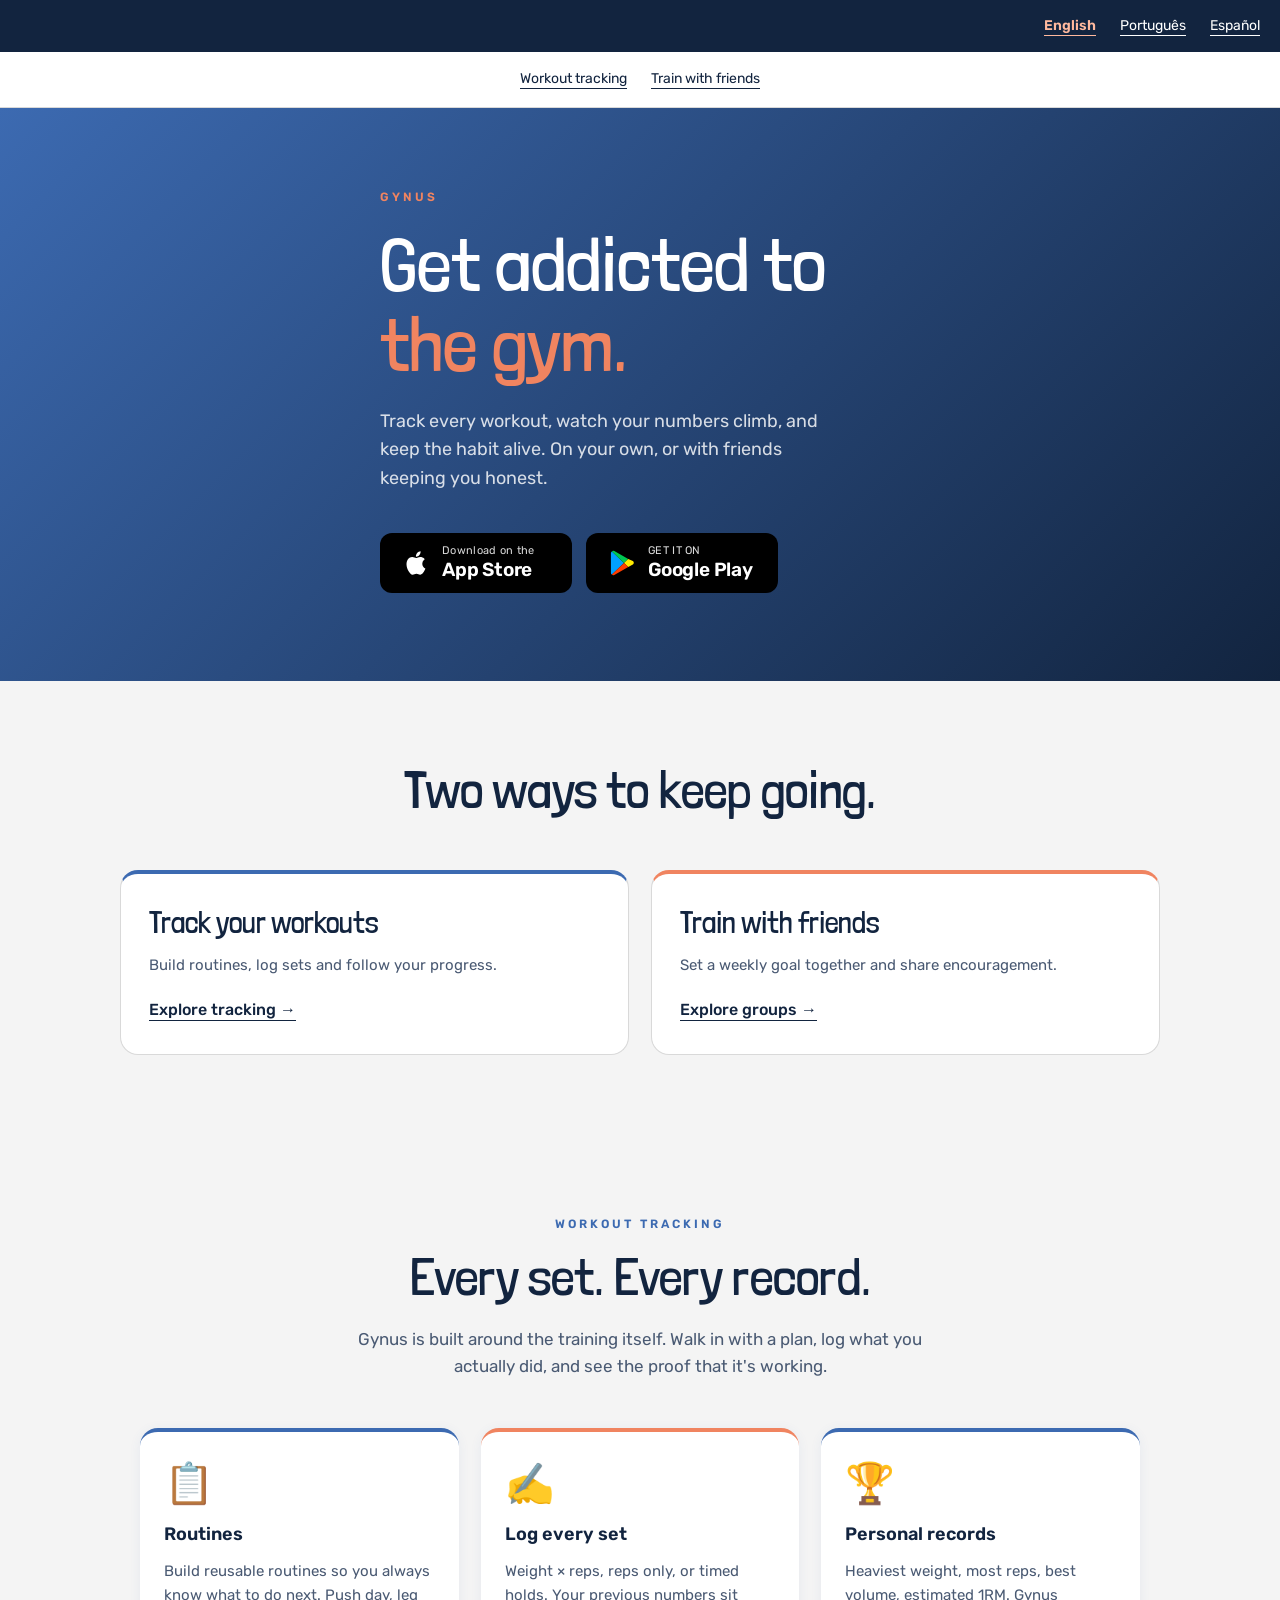
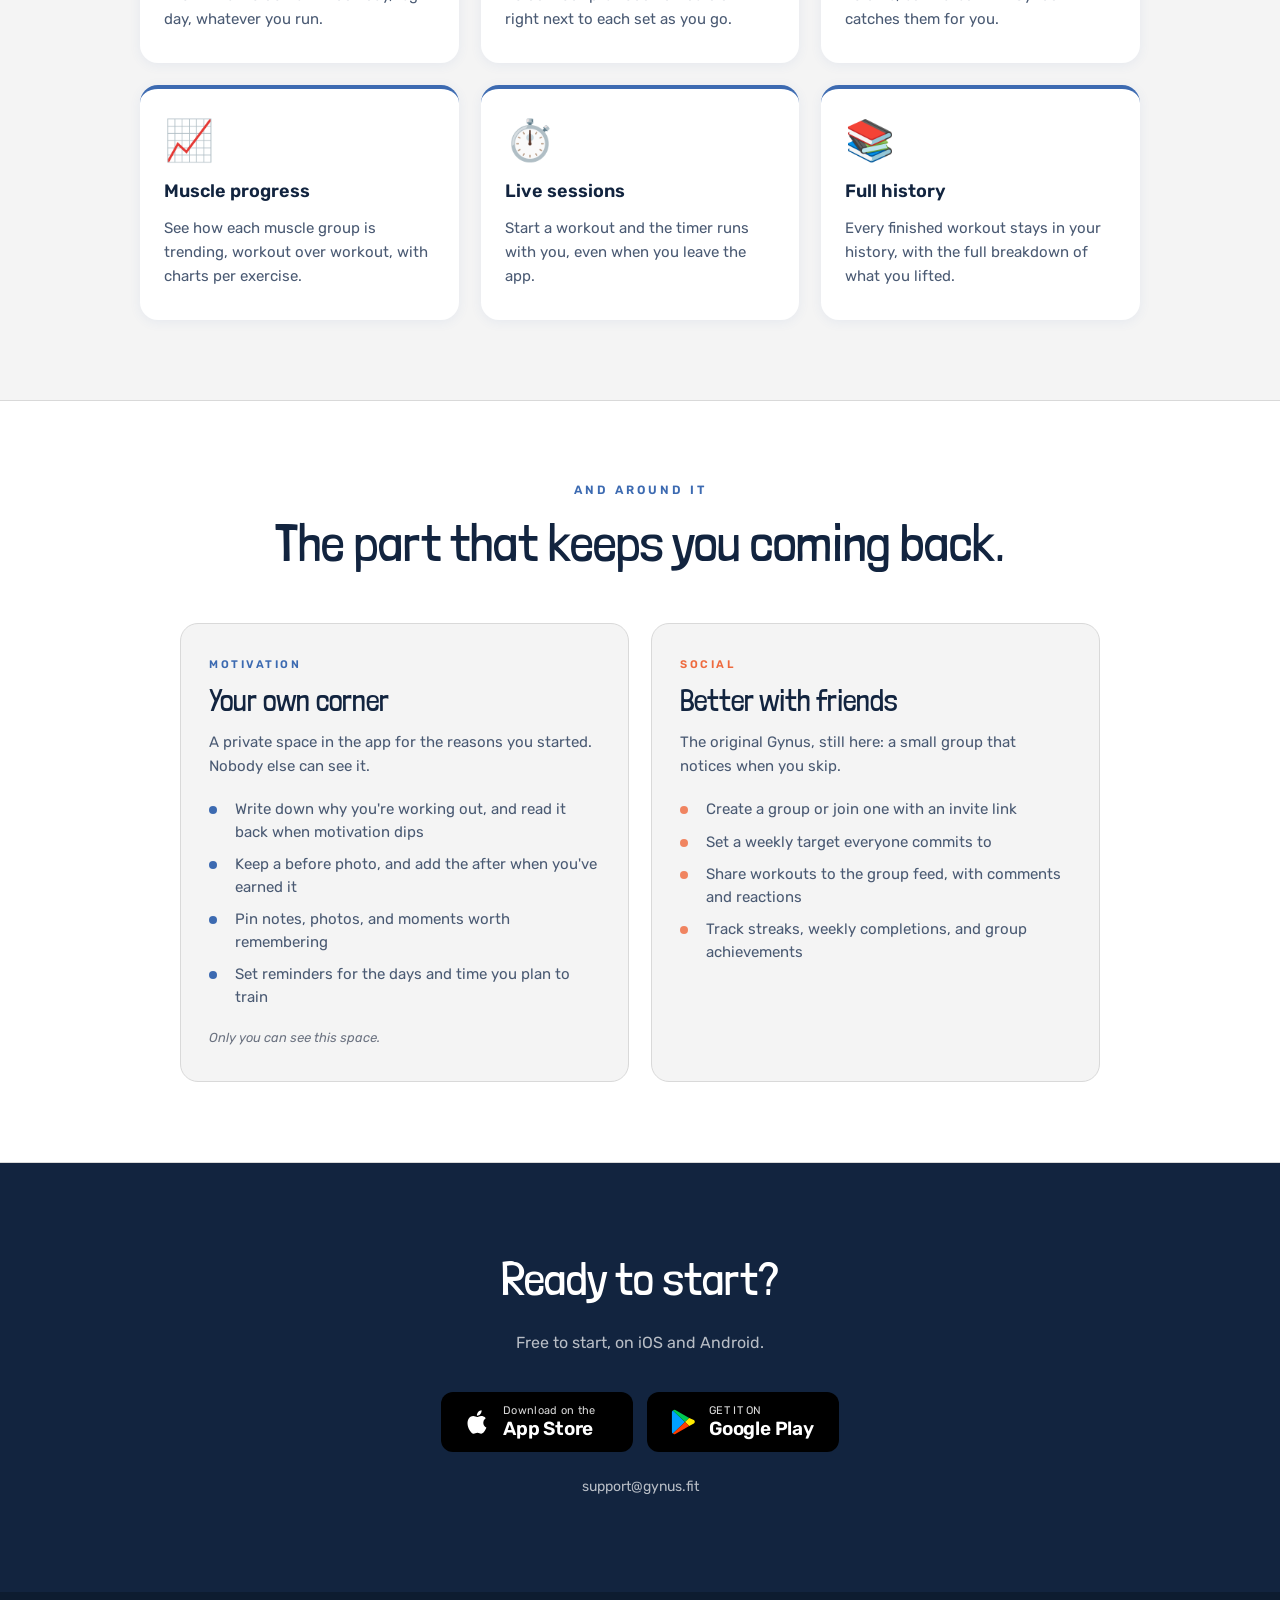
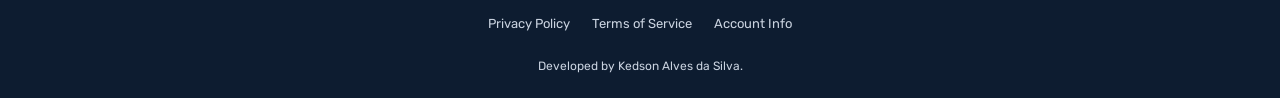
==== commit 397aee12: "Publish Portuguese product guides and discovery launch kit" ====
--- a/index.html
+++ b/index.html
@@ -4,44 +4,116 @@
     <meta charset="UTF-8" />
     <meta name="viewport" content="width=device-width, initial-scale=1.0" />
     <title>Gynus: Workout Tracker &amp; Gym Log</title>
-    <meta
-      name="description"
-      content="Gynus is a workout tracker that keeps you consistent. Build routines, log every set, track personal records and muscle progress. Stay accountable with friends."
-    />
-    <link rel="icon" type="image/png" href="./mascot.png" />
+    <meta name="description" content="Gynus is a workout tracker that keeps you consistent. Build routines, log every set, track personal records and muscle progress. Stay accountable with friends." />
+    <link rel="icon" type="image/png" href="/mascot.png" />
     <link rel="preconnect" href="https://fonts.googleapis.com" />
     <link rel="preconnect" href="https://fonts.gstatic.com" crossorigin />
     <link
       href="https://fonts.googleapis.com/css2?family=Londrina+Solid:wght@300;400&family=Rubik:wght@400;500;600;700&display=swap"
       rel="stylesheet"
     />
-    <link rel="stylesheet" href="./styles.css" />
+    <link rel="stylesheet" href="/styles.css" />
+  <link rel="canonical" href="https://gynus.fit/" />
+    <meta property="og:type" content="website" />
+    <meta property="og:site_name" content="Gynus" />
+    <meta property="og:title" content="Gynus: Workout Tracker &amp; Gym Log" />
+    <meta property="og:description" content="Gynus is a workout tracker that keeps you consistent. Build routines, log every set, track personal records and muscle progress. Stay accountable with friends." />
+    <meta property="og:url" content="https://gynus.fit/" />
+    <meta property="og:locale" content="en_US" />
+    <meta property="og:image" content="https://gynus.fit/assets/social-card.png" />
+    <meta property="og:image:width" content="1200" />
+    <meta property="og:image:height" content="630" />
+    <meta property="og:image:alt" content="Gynus — Seu treino. Sua turma." />
+    <meta name="twitter:card" content="summary_large_image" />
+    <meta name="twitter:title" content="Gynus: Workout Tracker &amp; Gym Log" />
+    <meta name="twitter:description" content="Gynus is a workout tracker that keeps you consistent. Build routines, log every set, track personal records and muscle progress. Stay accountable with friends." />
+    <meta name="twitter:image" content="https://gynus.fit/assets/social-card.png" />
+    <meta name="twitter:image:alt" content="Gynus — Seu treino. Sua turma." />
+    <link rel="alternate" hreflang="en" href="https://gynus.fit/" />
+    <link rel="alternate" hreflang="pt-BR" href="https://gynus.fit/pt-br/" />
+    <link rel="alternate" hreflang="es" href="https://gynus.fit/es/" />
+    <link rel="alternate" hreflang="x-default" href="https://gynus.fit/" />
+    <script type="application/ld+json">{
+  "@context": "https://schema.org",
+  "@graph": [
+    {
+      "@type": "WebSite",
+      "@id": "https://gynus.fit/#website",
+      "url": "https://gynus.fit/",
+      "name": "Gynus",
+      "inLanguage": [
+        "en",
+        "pt-BR",
+        "es"
+      ]
+    },
+    {
+      "@type": "Person",
+      "@id": "https://gynus.fit/#developer",
+      "name": "Kedson Alves da Silva"
+    },
+    {
+      "@type": "MobileApplication",
+      "@id": "https://gynus.fit/#app",
+      "name": "Gynus",
+      "url": "https://gynus.fit/",
+      "description": "Gynus is a workout tracker that keeps you consistent. Build routines, log every set, track personal records and muscle progress. Stay accountable with friends.",
+      "applicationCategory": "HealthApplication",
+      "operatingSystem": [
+        "iOS",
+        "Android"
+      ],
+      "inLanguage": [
+        "en",
+        "pt-BR",
+        "es"
+      ],
+      "author": {
+        "@id": "https://gynus.fit/#developer"
+      },
+      "image": "https://gynus.fit/mascot.png",
+      "installUrl": [
+        "https://apps.apple.com/app/id6764876378",
+        "https://play.google.com/store/apps/details?id=fit.gynus.app"
+      ],
+      "sameAs": [
+        "https://apps.apple.com/app/id6764876378",
+        "https://play.google.com/store/apps/details?id=fit.gynus.app"
+      ]
+    }
+  ]
+}</script>
+  <meta name="msvalidate.01" content="14DCBE36713E12D094F5880DB8F502C8" />
   </head>
-  <body>
+  <body class="marketing">
+    <a class="skip-link" href="#main">Skip to content</a>
     <div class="site">
       <header class="lang-bar">
-        <select class="lang-select" id="lang-select" aria-label="Select language">
-          <option value="en">EN</option>
-          <option value="pt">PT</option>
-          <option value="es">ES</option>
-        </select>
-      </header>
-
-      <main class="home-main">
+<nav class="language-links" aria-label="Language">
+<a href="/" lang="en" hreflang="en" aria-current="page">English</a>
+<a href="/pt-br/" lang="pt-BR" hreflang="pt-BR">Português</a>
+<a href="/es/" lang="es" hreflang="es">Español</a>
+</nav>
+</header>
+<nav class="topic-nav" aria-label="Explore Gynus">
+<a href="#track-title">Workout tracking</a>
+<a href="#groups-title">Train with friends</a>
+</nav>
+
+      <main class="home-main" id="main" tabindex="-1">
         <section class="hero" aria-labelledby="hero-title">
           <div class="hero-content">
-            <p class="hero-eyebrow" data-i18n="kicker">Gynus</p>
+            <p class="hero-eyebrow">Gynus</p>
             <h1 class="hero-title" id="hero-title">
-              <span data-i18n="titleLine1">Get addicted to</span><br />
-              <span class="hero-title-accent" data-i18n="titleLine2">the gym.</span>
+              <span>Get addicted to</span>
+<br />
+              <span class="hero-title-accent">the gym.</span>
             </h1>
-            <p class="hero-subtitle" data-i18n="lead">
-              Track every workout, watch your numbers climb, and keep the habit alive. On your own, or with friends keeping you honest.
-            </p>
+            <p class="hero-subtitle">Track every workout, watch your numbers climb, and keep the habit alive. On your own, or with friends keeping you honest.</p>
             <div class="store-buttons">
               <a
                 class="store-badge"
-                href="https://apps.apple.com/es/app/gynus-workout-with-friends/id6764876378"
+                href="https://apps.apple.com/app/id6764876378"
                 target="_blank"
                 rel="noreferrer"
                 aria-label="Download on the App Store"
@@ -50,7 +122,7 @@
                   <path d="M18.71 19.5c-.83 1.24-1.71 2.45-3.05 2.47-1.34.03-1.77-.79-3.29-.79-1.53 0-2 .77-3.27.82-1.31.05-2.3-1.32-3.14-2.53C4.25 17 2.94 12.45 4.7 9.39c.87-1.52 2.43-2.48 4.12-2.51 1.28-.02 2.5.87 3.29.87.78 0 2.26-1.07 3.8-.91.65.03 2.47.26 3.64 1.98-.09.06-2.17 1.28-2.15 3.81.03 3.02 2.65 4.03 2.68 4.04-.03.07-.42 1.44-1.38 2.83M13 3.5c.73-.83 1.94-1.46 2.94-1.5.13 1.17-.34 2.35-1.04 3.19-.69.85-1.83 1.51-2.95 1.42-.15-1.15.41-2.35 1.05-3.11z" />
                 </svg>
                 <span class="store-badge-text">
-                  <span class="store-badge-sub" data-i18n="appStoreSub">Download on the</span>
+                  <span class="store-badge-sub">Download on the</span>
                   <span class="store-badge-name">App Store</span>
                 </span>
               </a>
@@ -68,119 +140,108 @@
                   <path fill="#FF3D00" d="M6.7 43.8a3.2 3.2 0 0 0 4.1.7l23.9-13.6-7.2-6.9L6.7 43.8z" />
                 </svg>
                 <span class="store-badge-text">
-                  <span class="store-badge-sub" data-i18n="playStoreSub">GET IT ON</span>
+                  <span class="store-badge-sub">GET IT ON</span>
                   <span class="store-badge-name">Google Play</span>
                 </span>
               </a>
             </div>
           </div>
 
-          <!-- <div class="hero-mascot">
-            <img src="./mascot.png" alt="Gynus" data-i18n-alt="mascotAlt" />
-          </div> -->
-        </section>
-
-        <!-- Primary: workout tracking is the core of the app, so it gets the
-             widest section and the most detail. -->
-        <section class="features" aria-labelledby="track-title">
-          <p class="features-eyebrow" data-i18n="trackEyebrow">Workout tracking</p>
-          <h2 class="features-title" id="track-title" data-i18n="trackTitle">
-            Every set. Every record.
-          </h2>
-          <p class="features-lead" data-i18n="trackLead">
-            Gynus is built around the training itself. Walk in with a plan, log what you actually did, and see the proof that it's working.
-          </p>
+
+        </section>
+
+
+        <section class="features" aria-labelledby="two-ways">
+<h2 class="features-title" id="two-ways">Two ways to keep going.</h2>
+<div class="duo-row pillar-grid">
+<article class="duo-card">
+<h3 class="duo-title">Track your workouts</h3>
+<p class="duo-body">Build routines, log sets and follow your progress.</p>
+<a class="text-link" href="#track-title">Explore tracking →</a>
+</article>
+<article class="duo-card">
+<h3 class="duo-title">Train with friends</h3>
+<p class="duo-body">Set a weekly goal together and share encouragement.</p>
+<a class="text-link" href="#groups-title">Explore groups →</a>
+</article>
+</div>
+</section>
+<section class="features" aria-labelledby="track-title">
+          <p class="features-eyebrow">Workout tracking</p>
+          <h2 class="features-title" id="track-title">Every set. Every record.</h2>
+          <p class="features-lead">Gynus is built around the training itself. Walk in with a plan, log what you actually did, and see the proof that it&#x27;s working.</p>
           <div class="cards-grid">
             <div class="feat-card">
               <span class="feat-icon" aria-hidden="true">📋</span>
-              <p class="feat-title" data-i18n="t1Title">Routines</p>
-              <p class="feat-body" data-i18n="t1Body">
-                Build reusable routines so you always know what to do next. Push day, leg day, whatever you run.
-              </p>
+              <h3 class="feat-title">Routines</h3>
+              <p class="feat-body">Build reusable routines so you always know what to do next. Push day, leg day, whatever you run.</p>
             </div>
             <div class="feat-card">
               <span class="feat-icon" aria-hidden="true">✍️</span>
-              <p class="feat-title" data-i18n="t2Title">Log every set</p>
-              <p class="feat-body" data-i18n="t2Body">
-                Weight × reps, reps only, or timed holds. Your previous numbers sit right next to each set as you go.
-              </p>
+              <h3 class="feat-title">Log every set</h3>
+              <p class="feat-body">Weight × reps, reps only, or timed holds. Your previous numbers sit right next to each set as you go.</p>
             </div>
             <div class="feat-card">
               <span class="feat-icon" aria-hidden="true">🏆</span>
-              <p class="feat-title" data-i18n="t3Title">Personal records</p>
-              <p class="feat-body" data-i18n="t3Body">
-                Heaviest weight, most reps, best volume, estimated 1RM. Gynus catches them for you.
-              </p>
+              <h3 class="feat-title">Personal records</h3>
+              <p class="feat-body">Heaviest weight, most reps, best volume, estimated 1RM. Gynus catches them for you.</p>
             </div>
             <div class="feat-card">
               <span class="feat-icon" aria-hidden="true">📈</span>
-              <p class="feat-title" data-i18n="t4Title">Muscle progress</p>
-              <p class="feat-body" data-i18n="t4Body">
-                See how each muscle group is trending, workout over workout, with charts per exercise.
-              </p>
+              <h3 class="feat-title">Muscle progress</h3>
+              <p class="feat-body">See how each muscle group is trending, workout over workout, with charts per exercise.</p>
             </div>
             <div class="feat-card">
               <span class="feat-icon" aria-hidden="true">⏱️</span>
-              <p class="feat-title" data-i18n="t5Title">Live sessions</p>
-              <p class="feat-body" data-i18n="t5Body">
-                Start a workout and the timer runs with you, even when you leave the app.
-              </p>
+              <h3 class="feat-title">Live sessions</h3>
+              <p class="feat-body">Start a workout and the timer runs with you, even when you leave the app.</p>
             </div>
             <div class="feat-card">
               <span class="feat-icon" aria-hidden="true">📚</span>
-              <p class="feat-title" data-i18n="t6Title">Full history</p>
-              <p class="feat-body" data-i18n="t6Body">
-                Every finished workout stays in your history, with the full breakdown of what you lifted.
-              </p>
-            </div>
-          </div>
-        </section>
-
-        <!-- Secondary: motivation and groups share a row so the layout itself
-             reads as supporting the tracking section above. -->
+              <h3 class="feat-title">Full history</h3>
+              <p class="feat-body">Every finished workout stays in your history, with the full breakdown of what you lifted.</p>
+            </div>
+          </div>
+        </section>
+
+
         <section class="section-alt" aria-labelledby="more-title">
-          <p class="features-eyebrow" data-i18n="moreEyebrow">And around it</p>
-          <h2 class="features-title" id="more-title" data-i18n="moreTitle">
-            The part that keeps you coming back.
-          </h2>
+          <p class="features-eyebrow">And around it</p>
+          <h2 class="features-title" id="more-title">The part that keeps you coming back.</h2>
           <div class="duo-row">
             <div class="duo-card">
-              <p class="duo-eyebrow" data-i18n="motivEyebrow">Motivation</p>
-              <h3 class="duo-title" data-i18n="motivTitle">Your own corner</h3>
-              <p class="duo-body" data-i18n="motivBody">
-                A private space in the app for the reasons you started. Nobody else can see it.
-              </p>
+              <p class="duo-eyebrow">Motivation</p>
+              <h3 class="duo-title">Your own corner</h3>
+              <p class="duo-body">A private space in the app for the reasons you started. Nobody else can see it.</p>
               <ul class="duo-list">
-                <li data-i18n="motiv1">Write down why you're working out, and read it back when motivation dips</li>
-                <li data-i18n="motiv2">Keep a before photo, and add the after when you've earned it</li>
-                <li data-i18n="motiv3">Pin notes, photos, and moments worth remembering</li>
-                <li data-i18n="motiv4">Set reminders for the days and time you plan to train</li>
+                <li>Write down why you&#x27;re working out, and read it back when motivation dips</li>
+                <li>Keep a before photo, and add the after when you&#x27;ve earned it</li>
+                <li>Pin notes, photos, and moments worth remembering</li>
+                <li>Set reminders for the days and time you plan to train</li>
               </ul>
-              <p class="privacy-note" data-i18n="motivNote">Only you can see this space.</p>
+              <p class="privacy-note">Only you can see this space.</p>
             </div>
             <div class="duo-card">
-              <p class="duo-eyebrow" data-i18n="groupsEyebrow">Social</p>
-              <h3 class="duo-title" data-i18n="groupsTitle">Better with friends</h3>
-              <p class="duo-body" data-i18n="groupsBody">
-                The original Gynus, still here: a small group that notices when you skip.
-              </p>
+              <p class="duo-eyebrow">Social</p>
+              <h3 class="duo-title" id="groups-title">Better with friends</h3>
+              <p class="duo-body">The original Gynus, still here: a small group that notices when you skip.</p>
               <ul class="duo-list">
-                <li data-i18n="group1">Create a group or join one with an invite link</li>
-                <li data-i18n="group2">Set a weekly target everyone commits to</li>
-                <li data-i18n="group3">Share workouts to the group feed, with comments and reactions</li>
-                <li data-i18n="group4">Track streaks, weekly completions, and group achievements</li>
+                <li>Create a group or join one with an invite link</li>
+                <li>Set a weekly target everyone commits to</li>
+                <li>Share workouts to the group feed, with comments and reactions</li>
+                <li>Track streaks, weekly completions, and group achievements</li>
               </ul>
             </div>
           </div>
         </section>
 
         <section class="cta" aria-labelledby="cta-title">
-          <h2 class="cta-title" id="cta-title" data-i18n="ctaTitle">Ready to start?</h2>
-          <p class="cta-sub" data-i18n="ctaSub">Free to start, on iOS and Android.</p>
+          <h2 class="cta-title" id="cta-title">Ready to start?</h2>
+          <p class="cta-sub">Free to start, on iOS and Android.</p>
           <div class="store-buttons">
             <a
               class="store-badge"
-              href="https://apps.apple.com/es/app/gynus-workout-with-friends/id6764876378"
+              href="https://apps.apple.com/app/id6764876378"
               target="_blank"
               rel="noreferrer"
               aria-label="Download on the App Store"
@@ -189,7 +250,7 @@
                 <path d="M18.71 19.5c-.83 1.24-1.71 2.45-3.05 2.47-1.34.03-1.77-.79-3.29-.79-1.53 0-2 .77-3.27.82-1.31.05-2.3-1.32-3.14-2.53C4.25 17 2.94 12.45 4.7 9.39c.87-1.52 2.43-2.48 4.12-2.51 1.28-.02 2.5.87 3.29.87.78 0 2.26-1.07 3.8-.91.65.03 2.47.26 3.64 1.98-.09.06-2.17 1.28-2.15 3.81.03 3.02 2.65 4.03 2.68 4.04-.03.07-.42 1.44-1.38 2.83M13 3.5c.73-.83 1.94-1.46 2.94-1.5.13 1.17-.34 2.35-1.04 3.19-.69.85-1.83 1.51-2.95 1.42-.15-1.15.41-2.35 1.05-3.11z" />
               </svg>
               <span class="store-badge-text">
-                <span class="store-badge-sub" data-i18n="appStoreSub">Download on the</span>
+                <span class="store-badge-sub">Download on the</span>
                 <span class="store-badge-name">App Store</span>
               </span>
             </a>
@@ -207,218 +268,27 @@
                 <path fill="#FF3D00" d="M6.7 43.8a3.2 3.2 0 0 0 4.1.7l23.9-13.6-7.2-6.9L6.7 43.8z" />
               </svg>
               <span class="store-badge-text">
-                <span class="store-badge-sub" data-i18n="playStoreSub">GET IT ON</span>
+                <span class="store-badge-sub">GET IT ON</span>
                 <span class="store-badge-name">Google Play</span>
               </span>
             </a>
           </div>
           <p class="support">
-            <a href="mailto:support@gynus.fit" data-i18n="support">support@gynus.fit</a>
+            <a href="mailto:support@gynus.fit">support@gynus.fit</a>
           </p>
         </section>
       </main>
 
       <footer class="site-footer">
         <nav class="footer-nav" aria-label="Footer">
-          <a href="./privacy.html" data-i18n="privacy">Privacy Policy</a>
-          <a href="./terms.html" data-i18n="terms">Terms of Service</a>
-          <a href="./accountInfo.html" data-i18n="account">Account Info</a>
+          <a href="/privacy.html">Privacy Policy</a>
+          <a href="/terms.html">Terms of Service</a>
+          <a href="/accountInfo.html">Account Info</a>
         </nav>
-      </footer>
+      <p class="developer-credit">Developed by Kedson Alves da Silva.</p>
+</footer>
     </div>
 
-    <script>
-      const translations = {
-        en: {
-          page_title: 'Gynus: Workout Tracker & Gym Log',
-          meta_desc: 'Gynus is a workout tracker that keeps you consistent. Build routines, log every set, track personal records and muscle progress. Stay accountable with friends.',
-          kicker: 'Gynus',
-          titleLine1: 'Get addicted to',
-          titleLine2: 'the gym.',
-          lead: 'Track every workout, watch your numbers climb, and keep the habit alive. On your own, or with friends keeping you honest.',
-          appStoreSub: 'Download on the',
-          playStoreSub: 'GET IT ON',
-          trackEyebrow: 'Workout tracking',
-          trackTitle: 'Every set. Every record.',
-          trackLead: "Gynus is built around the training itself. Walk in with a plan, log what you actually did, and see the proof that it's working.",
-          t1Title: 'Routines',
-          t1Body: 'Build reusable routines so you always know what to do next. Push day, leg day, whatever you run.',
-          t2Title: 'Log every set',
-          t2Body: 'Weight × reps, reps only, or timed holds. Your previous numbers sit right next to each set as you go.',
-          t3Title: 'Personal records',
-          t3Body: 'Heaviest weight, most reps, best volume, estimated 1RM. Gynus catches them for you.',
-          t4Title: 'Muscle progress',
-          t4Body: 'See how each muscle group is trending, workout over workout, with charts per exercise.',
-          t5Title: 'Live sessions',
-          t5Body: 'Start a workout and the timer runs with you, even when you leave the app.',
-          t6Title: 'Full history',
-          t6Body: 'Every finished workout stays in your history, with the full breakdown of what you lifted.',
-          moreEyebrow: 'And around it',
-          moreTitle: 'The part that keeps you coming back.',
-          motivEyebrow: 'Motivation',
-          motivTitle: 'Your own corner',
-          motivBody: 'A private space in the app for the reasons you started. Nobody else can see it.',
-          motiv1: "Write down why you're working out, and read it back when motivation dips",
-          motiv2: "Keep a before photo, and add the after when you've earned it",
-          motiv3: 'Pin notes, photos, and moments worth remembering',
-          motiv4: 'Set reminders for the days and time you plan to train',
-          motivNote: 'Only you can see this space.',
-          groupsEyebrow: 'Social',
-          groupsTitle: 'Better with friends',
-          groupsBody: 'The original Gynus, still here: a small group that notices when you skip.',
-          group1: 'Create a group or join one with an invite link',
-          group2: 'Set a weekly target everyone commits to',
-          group3: 'Share workouts to the group feed, with comments and reactions',
-          group4: 'Track streaks, weekly completions, and group achievements',
-          ctaTitle: 'Ready to start?',
-          ctaSub: 'Free to start, on iOS and Android.',
-          support: 'support@gynus.fit',
-          mascotAlt: 'Gynus mascot, a chicken lifting a dumbbell',
-          privacy: 'Privacy Policy',
-          terms: 'Terms of Service',
-          account: 'Account Info',
-        },
-        pt: {
-          page_title: 'Gynus: Registro de Treinos e Academia',
-          meta_desc: 'O Gynus é um app de registro de treinos que te mantém consistente. Monte fichas, registre cada série, acompanhe recordes e progresso muscular. Mantenha-se responsável com amigos.',
-          kicker: 'Gynus',
-          titleLine1: 'Fique viciado',
-          titleLine2: 'na academia.',
-          lead: 'Registre cada treino, veja seus números subirem e mantenha o hábito vivo. Sozinho ou com amigos te cobrando.',
-          appStoreSub: 'Baixar na',
-          playStoreSub: 'DISPONÍVEL NO',
-          trackEyebrow: 'Registro de treinos',
-          trackTitle: 'Cada série. Cada recorde.',
-          trackLead: 'O Gynus é feito em torno do treino em si. Chegue com um plano, registre o que você realmente fez e veja a prova de que está funcionando.',
-          t1Title: 'Fichas',
-          t1Body: 'Monte fichas reutilizáveis para sempre saber o que fazer. Dia de peito, dia de perna, o que você treinar.',
-          t2Title: 'Registre cada série',
-          t2Body: 'Carga × repetições, só repetições ou tempo. Seus números anteriores aparecem ao lado de cada série.',
-          t3Title: 'Recordes pessoais',
-          t3Body: 'Maior carga, mais repetições, melhor volume, 1RM estimado. O Gynus detecta pra você.',
-          t4Title: 'Progresso muscular',
-          t4Body: 'Veja como cada grupo muscular evolui, treino após treino, com gráficos por exercício.',
-          t5Title: 'Treino ao vivo',
-          t5Body: 'Comece um treino e o cronômetro corre com você, mesmo fora do app.',
-          t6Title: 'Histórico completo',
-          t6Body: 'Todo treino finalizado fica no seu histórico, com o detalhamento do que você levantou.',
-          moreEyebrow: 'E ao redor disso',
-          moreTitle: 'A parte que faz você voltar.',
-          motivEyebrow: 'Motivação',
-          motivTitle: 'Seu canto',
-          motivBody: 'Um espaço privado no app para os motivos que te fizeram começar. Ninguém mais vê.',
-          motiv1: 'Escreva por que você está treinando e releia quando a motivação cair',
-          motiv2: 'Guarde uma foto do antes e adicione o depois quando merecer',
-          motiv3: 'Fixe notas, fotos e momentos que valem lembrar',
-          motiv4: 'Configure lembretes para os dias e o horário em que você treina',
-          motivNote: 'Somente você pode ver este espaço.',
-          groupsEyebrow: 'Social',
-          groupsTitle: 'Melhor com amigos',
-          groupsBody: 'O Gynus original, ainda aqui: um grupo pequeno que percebe quando você falta.',
-          group1: 'Crie um grupo ou entre em um com um link de convite',
-          group2: 'Defina uma meta semanal com a qual todos se comprometem',
-          group3: 'Compartilhe treinos no feed do grupo, com comentários e reações',
-          group4: 'Acompanhe sequências, metas cumpridas e conquistas do grupo',
-          ctaTitle: 'Pronto para começar?',
-          ctaSub: 'Grátis para começar, no iOS e Android.',
-          support: 'support@gynus.fit',
-          mascotAlt: 'Mascote do Gynus, um frango levantando um halter',
-          privacy: 'Política de Privacidade',
-          terms: 'Termos de Serviço',
-          account: 'Informações da Conta',
-        },
-        es: {
-          page_title: 'Gynus: Registro de Entrenos y Gimnasio',
-          meta_desc: 'Gynus es una app de registro de entrenos que te mantiene constante. Crea rutinas, registra cada serie, sigue récords y progreso muscular. Mantente responsable con amigos.',
-          kicker: 'Gynus',
-          titleLine1: 'Engánchate',
-          titleLine2: 'al gimnasio.',
-          lead: 'Registra cada entreno, mira crecer tus números y mantén el hábito vivo. Solo o con amigos que te exijan.',
-          appStoreSub: 'Descargar en',
-          playStoreSub: 'DISPONIBLE EN',
-          trackEyebrow: 'Registro de entrenos',
-          trackTitle: 'Cada serie. Cada récord.',
-          trackLead: 'Gynus está construido alrededor del entrenamiento en sí. Llega con un plan, registra lo que de verdad hiciste y comprueba que está funcionando.',
-          t1Title: 'Rutinas',
-          t1Body: 'Crea rutinas reutilizables para saber siempre qué toca. Día de pecho, día de pierna, lo que entrenes.',
-          t2Title: 'Registra cada serie',
-          t2Body: 'Peso × repeticiones, solo repeticiones o tiempo. Tus números anteriores aparecen junto a cada serie.',
-          t3Title: 'Récords personales',
-          t3Body: 'Mayor peso, más repeticiones, mejor volumen, 1RM estimado. Gynus los detecta por ti.',
-          t4Title: 'Progreso muscular',
-          t4Body: 'Mira cómo evoluciona cada grupo muscular, entreno tras entreno, con gráficas por ejercicio.',
-          t5Title: 'Entrenos en vivo',
-          t5Body: 'Empieza un entreno y el cronómetro corre contigo, incluso fuera de la app.',
-          t6Title: 'Historial completo',
-          t6Body: 'Cada entreno terminado queda en tu historial, con el desglose de lo que levantaste.',
-          moreEyebrow: 'Y alrededor',
-          moreTitle: 'Lo que te hace volver.',
-          motivEyebrow: 'Motivación',
-          motivTitle: 'Tu rincón',
-          motivBody: 'Un espacio privado en la app para las razones por las que empezaste. Nadie más lo ve.',
-          motiv1: 'Escribe por qué entrenas y reléelo cuando baje la motivación',
-          motiv2: 'Guarda una foto del antes y añade el después cuando te lo hayas ganado',
-          motiv3: 'Fija notas, fotos y momentos que vale la pena recordar',
-          motiv4: 'Programa recordatorios para los días y la hora en que entrenas',
-          motivNote: 'Solo tú puedes ver este espacio.',
-          groupsEyebrow: 'Social',
-          groupsTitle: 'Mejor con amigos',
-          groupsBody: 'El Gynus original, sigue aquí: un grupo pequeño que nota cuando faltas.',
-          group1: 'Crea un grupo o únete con un enlace de invitación',
-          group2: 'Fija una meta semanal con la que todos se comprometen',
-          group3: 'Comparte entrenos en el feed del grupo, con comentarios y reacciones',
-          group4: 'Sigue rachas, semanas completadas y logros del grupo',
-          ctaTitle: '¿Listo para empezar?',
-          ctaSub: 'Gratis para empezar, en iOS y Android.',
-          support: 'support@gynus.fit',
-          mascotAlt: 'Mascota de Gynus, un pollo levantando una mancuerna',
-          privacy: 'Política de Privacidad',
-          terms: 'Términos de Servicio',
-          account: 'Información de Cuenta',
-        },
-      };
-
-      function setLanguage(lang) {
-        const t = translations[lang];
-        if (!t) return;
-
-        document.documentElement.lang = lang === 'pt' ? 'pt-BR' : lang;
-        document.title = t.page_title;
-        const metaDesc = document.querySelector('meta[name="description"]');
-        if (metaDesc) metaDesc.content = t.meta_desc;
-
-        document.querySelectorAll('[data-i18n]').forEach(function (el) {
-          const key = el.dataset.i18n;
-          if (t[key] !== undefined) el.textContent = t[key];
-        });
-
-        document.querySelectorAll('[data-i18n-alt]').forEach(function (el) {
-          const key = el.dataset.i18nAlt;
-          if (t[key] !== undefined) el.alt = t[key];
-        });
-
-        document.getElementById('lang-select').value = lang;
-        try {
-          localStorage.setItem('lang', lang);
-        } catch (e) {}
-      }
-
-      function detectLanguage() {
-        try {
-          const saved = localStorage.getItem('lang');
-          if (saved && translations[saved]) return saved;
-        } catch (e) {}
-        const browser = (navigator.language || '').toLowerCase();
-        if (browser.startsWith('pt')) return 'pt';
-        if (browser.startsWith('es')) return 'es';
-        return 'en';
-      }
-
-      document.getElementById('lang-select').addEventListener('change', function (e) {
-        setLanguage(e.target.value);
-      });
-
-      setLanguage(detectLanguage());
-    </script>
+
   </body>
 </html>
--- a/styles.css
+++ b/styles.css
@@ -268,8 +268,7 @@
   margin: 0 auto;
 }
 
-/* Primary feature grid: the workout-tracking section gets the widest,
-   most detailed treatment because tracking is the core of the app. */
+/* Detailed workout feature grid. */
 .cards-grid {
   display: grid;
   grid-template-columns: repeat(3, 1fr);
@@ -283,8 +282,7 @@
   text-align: left;
 }
 
-/* Secondary sections (motivation, groups) share one row so the layout
-   itself reads as "supporting act" next to the tracking grid above. */
+/* Paired feature sections. */
 .section-alt {
   background: var(--surface);
   padding: 80px 24px;
@@ -549,6 +547,125 @@
 .button-primary:hover {
   background: var(--accent);
   border-color: var(--accent);
+}
+
+/* ─── Plan import handoff ─── */
+
+.import-main {
+  flex: 1;
+  display: grid;
+  place-items: center;
+  padding-top: max(56px, env(safe-area-inset-top));
+  padding-right: max(24px, env(safe-area-inset-right));
+  padding-bottom: max(56px, env(safe-area-inset-bottom));
+  padding-left: max(24px, env(safe-area-inset-left));
+  background:
+    radial-gradient(circle at 12% 18%, rgba(240, 132, 96, 0.25), transparent 30%),
+    linear-gradient(135deg, var(--primary) 0%, var(--primary-deep) 100%);
+}
+
+.import-card {
+  width: min(620px, 100%);
+  padding: 44px;
+  border-radius: 28px;
+  background: var(--surface);
+  border-top: 5px solid var(--accent);
+  box-shadow: 0 24px 70px rgba(6, 18, 35, 0.3);
+  text-align: center;
+}
+
+.import-logo {
+  width: 172px;
+  height: auto;
+  margin: 0 auto 22px;
+  border-radius: 0;
+}
+
+.import-eyebrow {
+  margin: 0 0 10px;
+  color: var(--accent-deep);
+  font-size: 12px;
+  font-weight: 600;
+  letter-spacing: 3px;
+  text-transform: uppercase;
+}
+
+.import-title {
+  margin: 0 0 16px;
+  color: var(--text);
+  font-family: var(--font-display);
+  font-size: clamp(42px, 7vw, 60px);
+  font-weight: 300;
+  line-height: 1.05;
+}
+
+.import-copy {
+  max-width: 460px;
+  margin: 0 auto 24px;
+  color: var(--text-soft);
+  font-size: 17px;
+}
+
+.import-status {
+  display: flex;
+  align-items: center;
+  justify-content: center;
+  gap: 10px;
+  min-height: 28px;
+  margin-bottom: 20px;
+  color: var(--primary);
+  font-size: 14px;
+  font-weight: 600;
+}
+
+.import-spinner {
+  width: 18px;
+  height: 18px;
+  border: 2px solid rgba(60, 106, 177, 0.2);
+  border-top-color: var(--primary);
+  border-radius: 50%;
+  animation: import-spin 0.8s linear infinite;
+}
+
+.import-spinner[hidden] {
+  display: none;
+}
+
+@keyframes import-spin {
+  to { transform: rotate(360deg); }
+}
+
+.import-open.button {
+  display: block;
+  max-width: 320px;
+  margin: 0 auto;
+  padding: 14px 24px;
+  border-radius: 999px;
+  font-size: 17px;
+}
+
+.import-install {
+  max-width: 420px;
+  margin: 20px auto 18px;
+  color: var(--muted);
+  font-size: 14px;
+  line-height: 1.5;
+}
+
+.import-store-buttons {
+  justify-content: center;
+}
+
+.import-page .lang-bar {
+  padding-top: max(10px, env(safe-area-inset-top));
+  padding-right: max(20px, env(safe-area-inset-right));
+  padding-left: max(20px, env(safe-area-inset-left));
+}
+
+.import-page .site-footer {
+  padding-right: max(24px, env(safe-area-inset-right));
+  padding-bottom: max(22px, calc(env(safe-area-inset-bottom) + 12px));
+  padding-left: max(24px, env(safe-area-inset-left));
 }
 
 /* ─── Responsive ─── */
@@ -643,4 +760,93 @@
     width: 100%;
     justify-content: center;
   }
-}
+
+  .import-main {
+    padding-top: max(28px, env(safe-area-inset-top));
+    padding-right: max(24px, env(safe-area-inset-right));
+    padding-bottom: max(28px, env(safe-area-inset-bottom));
+    padding-left: max(24px, env(safe-area-inset-left));
+  }
+
+  .import-card {
+    padding: 32px 24px;
+    border-radius: 22px;
+  }
+
+  .import-logo {
+    width: 142px;
+    margin-bottom: 18px;
+  }
+
+  .import-copy {
+    font-size: 15px;
+  }
+}
+
+/* Static marketing pages: language belongs to the URL. */
+.marketing .skip-link {
+  position: absolute; left: 16px; top: -100px; z-index: 10;
+  padding: 12px 18px; background: white; color: var(--text); border-radius: 8px;
+}
+.marketing .skip-link:focus { top: 12px; }
+.marketing a:focus-visible, .marketing summary:focus-visible {
+  outline: 3px solid var(--accent); outline-offset: 5px;
+}
+.language-links, .topic-nav { display: flex; flex-wrap: wrap; justify-content: center; gap: 12px 24px; }
+.language-links a { color: white; font-size: 14px; padding: 5px 0; text-underline-offset: 5px; }
+.language-links a[aria-current="page"] { color: #ffb99e; font-weight: 600; }
+.topic-nav { background: var(--surface); padding: 16px 24px; border-bottom: 1px solid var(--border); }
+.topic-nav a { color: var(--primary-deep); font-size: 14px; text-underline-offset: 5px; }
+.marketing .footer-nav a { color: #cad3e0; }
+.marketing .hero { scroll-margin-top: 24px; }
+.marketing h2, .marketing h3 { scroll-margin-top: 24px; }
+.marketing .lang-bar { align-items: center; gap: 20px; }
+.brand-link { margin-right: auto; color: white; font-weight: 600; font-size: 20px; text-decoration: none; }
+.language-home { color: white; font-size: 13px; }
+.hero-platforms { margin: 22px 0 0; font-size: 13px; color: #dce5f1; }
+.pillar-grid { max-width: 1040px; }
+.pillar-grid .duo-card { border-top: 4px solid var(--primary); background: white; display: flex; flex-direction: column; }
+.pillar-grid .duo-card:nth-child(2) { border-top-color: var(--accent); }
+.pillar-grid .text-link { margin-top: auto; }
+.text-link { font-weight: 500; color: var(--primary-deep); text-underline-offset: 5px; }
+.screenshots-grid { display: grid; grid-template-columns: repeat(3, minmax(0, 1fr)); gap: 44px; max-width: 920px; margin: 0 auto; }
+.app-shot { margin: 0; }
+.app-shot img { width: 100%; max-width: 280px; height: auto; margin: 0 auto; border-radius: 22px; box-shadow: 0 10px 30px #12243f15; border: 1px solid var(--border); }
+.app-shot figcaption { font-size: 14px; color: var(--text-soft); line-height: 1.6; margin: 22px auto 0; max-width: 300px; }
+.media-note { color: var(--text-soft); font-size: 13px; margin-top: 28px; }
+.faq { max-width: 780px; margin: 0 auto; text-align: left; }
+.faq details { padding: 22px 0; border-bottom: 1px solid var(--border); }
+.faq summary { cursor: pointer; font-weight: 500; font-size: 18px; }
+.faq p { color: var(--text-soft); }
+.developer-credit { color: #cad3e0; font-size: 12px; margin: 22px 0 0; }
+.article-wrap { width: min(100%, 1060px); padding: 24px 36px 72px; margin: 0 auto; }
+.breadcrumbs { display: flex; gap: 12px; flex-wrap: wrap; color: var(--text-soft); font-size: 13px; margin: 12px 0 40px; }
+.product-article { max-width: 940px; }
+.product-article h1 { font-family: var(--font-display); font-size: clamp(42px, 6vw, 66px); line-height: 1.12; font-weight: 400; max-width: 800px; margin: 12px 0 22px; }
+.article-lead { font-size: 20px; color: var(--text-soft); max-width: 780px; }
+.product-article section { margin-top: 52px; }
+.product-article h2 { font-family: var(--font-display); font-size: clamp(28px, 4vw, 38px); font-weight: 400; line-height: 1.2; margin: 0 0 20px; }
+.product-article h3 { font-size: 19px; }
+.product-article p, .product-article li { max-width: 740px; }
+.product-article li { margin-bottom: 12px; }
+.article-split { display: grid; grid-template-columns: minmax(0, 1fr) 260px; gap: 56px; align-items: start; }
+.article-split .app-shot { max-width: 260px; }
+.article-toc { display: flex; flex-wrap: wrap; gap: 12px 28px; padding: 18px 0; border-block: 1px solid var(--border); margin-top: 32px; }
+.related { background: white; border: 1px solid var(--border); border-radius: 18px; padding: 28px; margin-top: 52px; }
+.related a { display: block; margin-top: 16px; text-underline-offset: 4px; }
+@media (max-width: 760px) {
+  .marketing .hero { flex-direction: column; gap: 36px; }
+  .marketing .hero-mascot { width: 180px; padding: 20px; }
+  .pillar-grid { grid-template-columns: 1fr; }
+  .screenshots-grid { grid-template-columns: 1fr; gap: 44px; }
+  .app-shot img { max-width: 230px; }
+  .article-wrap { padding: 20px 24px 52px; }
+  .article-split { grid-template-columns: 1fr; gap: 28px; }
+  .article-split .app-shot { margin: 0 auto; }
+  .article-lead { font-size: 18px; }
+  .marketing .lang-bar { flex-wrap: wrap; gap: 10px 18px; }
+  .language-links { gap: 16px; }
+}
+@media (prefers-reduced-motion: reduce) {
+  .marketing .store-badge { transition: none; }
+}
